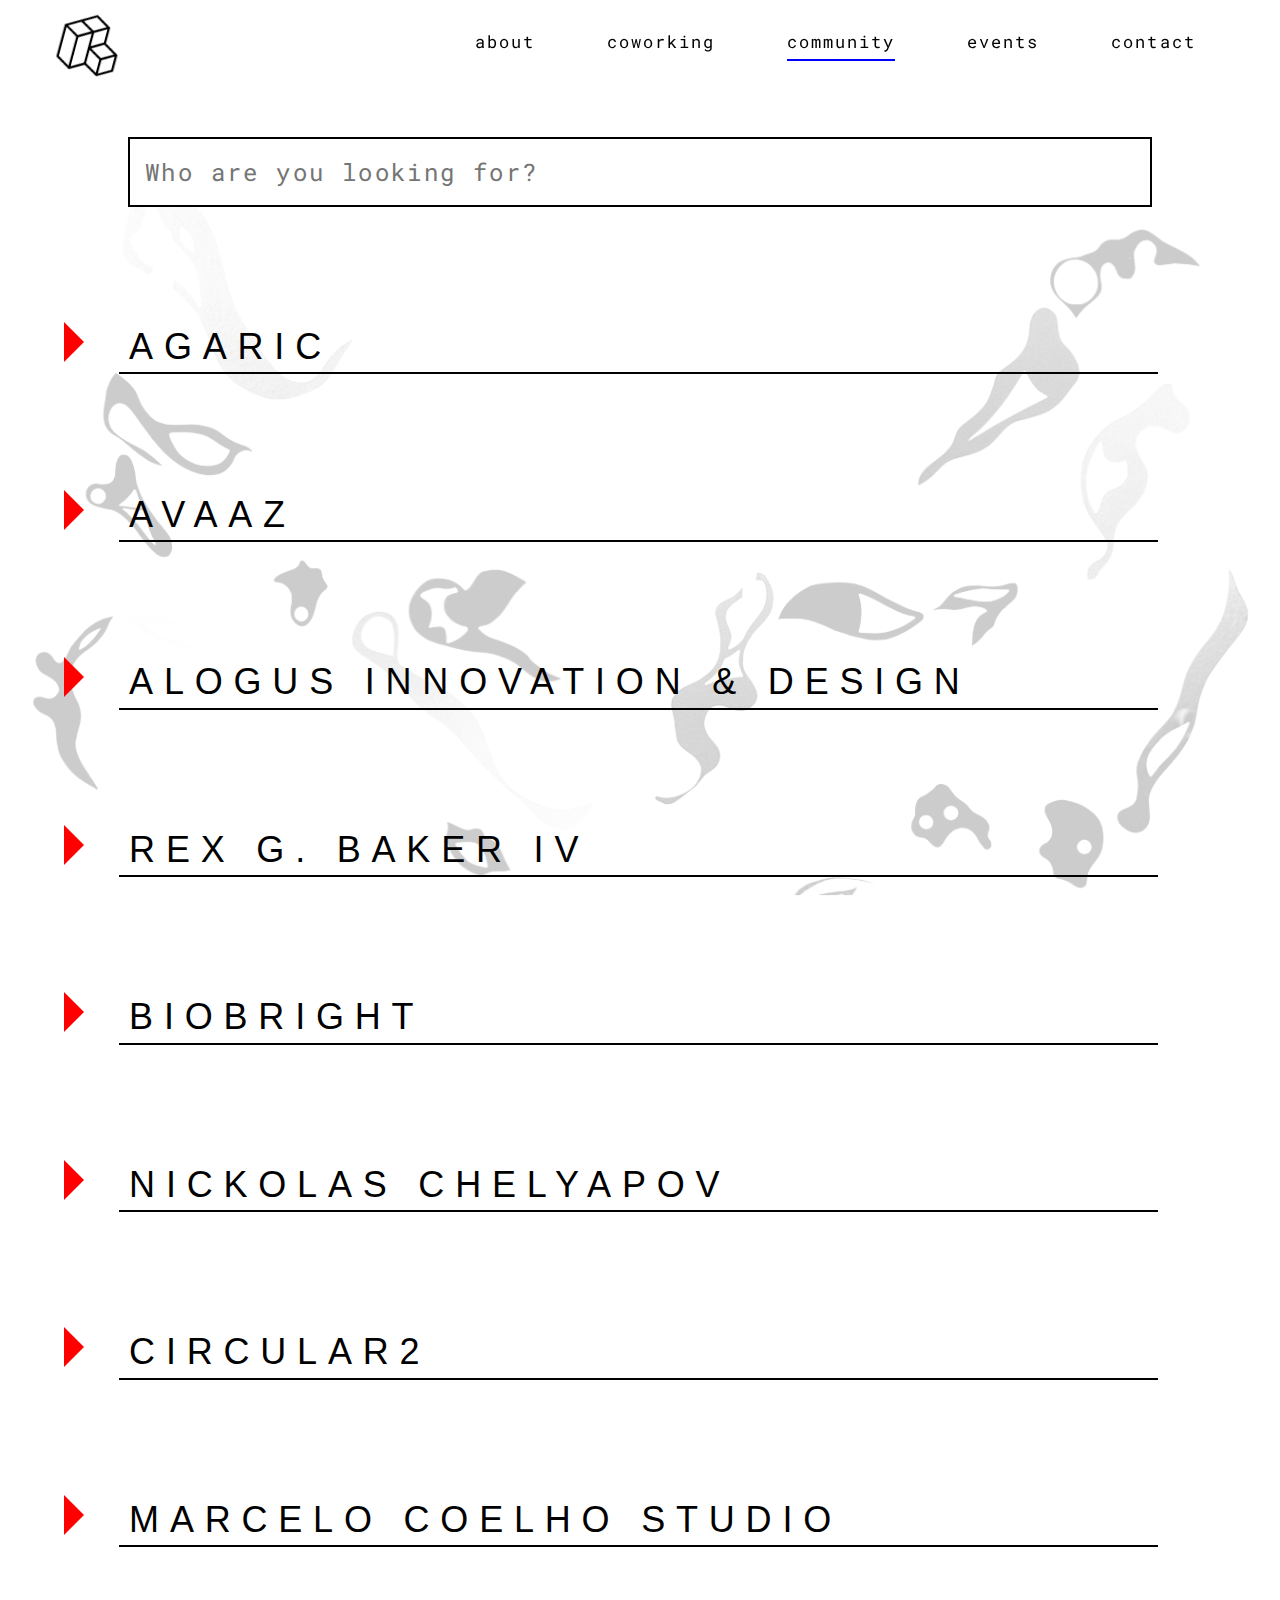
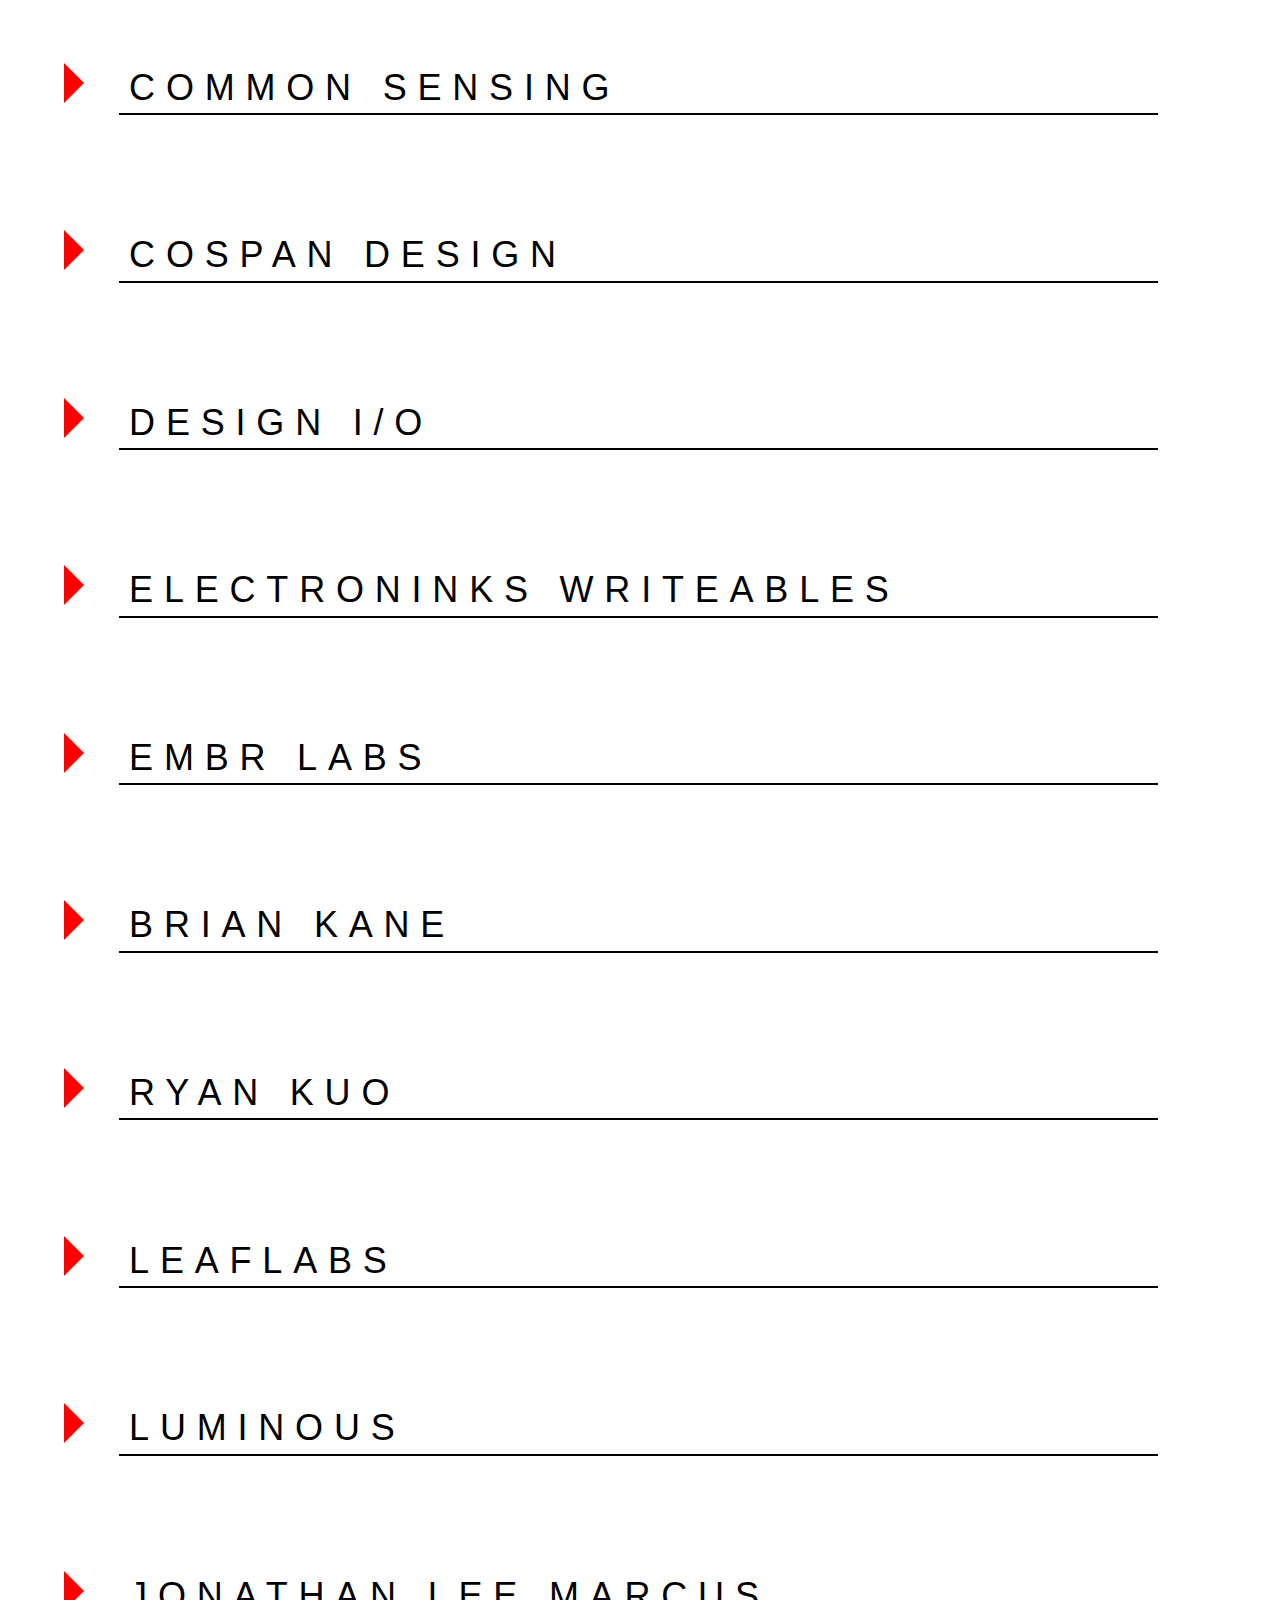
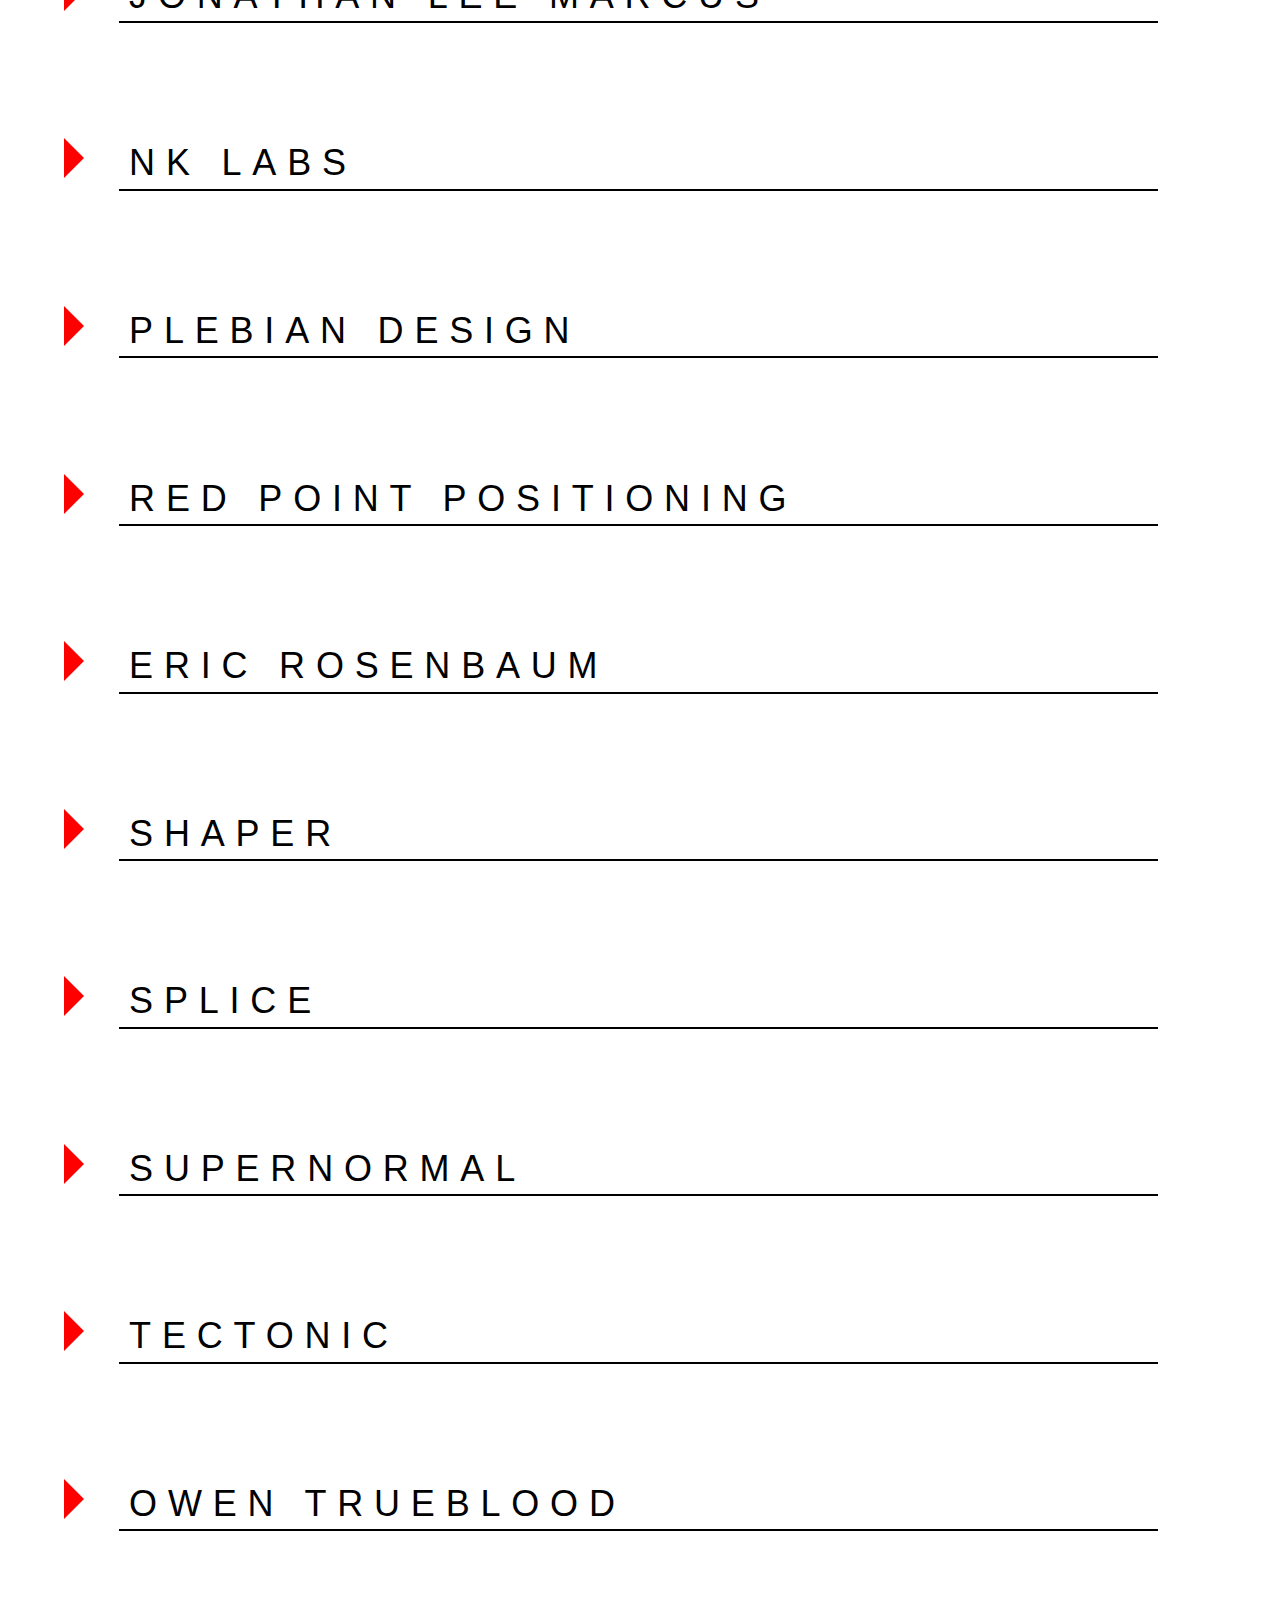
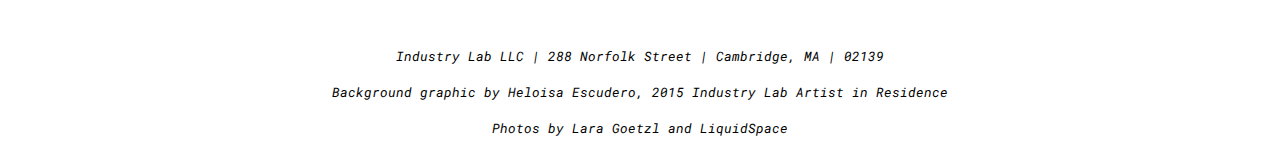
==== community.html @ 0cb7f8ef "added community page with working sieve searchbar" ====
<!DOCTYPE html>
<html lang="en">
<head>
	<meta name="viewport" content="initial-scale=1">
	<meta charset="utf-8">
	<meta name="description" content="Industry Lab">
	<meta name="keywords" content="coworking, events, art">
	
	<title>Industry Lab</title>

	<!-- external CSS link -->
	<link href="https://fonts.googleapis.com/css?family=Roboto+Mono:400,400i,700,700i" rel="stylesheet">
	<link rel="stylesheet" href="css/lightbox.css">
	<link rel="stylesheet" href="css/normalize.css">
	<link rel="stylesheet" href="css/style.css">


	<script src="https://code.jquery.com/jquery-3.1.1.min.js"></script>
	<script type="text/javascript" src="js/main.js"></script>
</head>

<body id="bodyHome">

	<section id="containerCoworking" class="layer">

	<section id="coworkingHeader">
		<div class="condensedNav clearfix homeCondensedNav"><h5>ME<br>NU</h5></div>
			<nav class="horizontalNav" id="externalNav">
				<ul>
					  <a class="mobile-menu-toggle js-toggle-menu hamburger-menu" href="#">
    					<span class="menu-item"></span>
    					<span class="menu-item"></span>
    					<span class="menu-item"></span>
 					 </a>
					<div id="mobileNav">
						<a id="mobileNavAbout" href="index.html">ABOUT</a>
						<a id="mobileNavCoworking" href="index.html">COWORKING</a>
						<a id="mobilenavCommunity" href="community.html">COMMUNITY</a>
						<a id="mobileNavEvents" href="events.html">EVENTS</a>
						<a id="mobileNavContact" href="index.html">CONTACT</a>		
					</div>
					
						<li><a id="navContact" href="index.html#contactLogo">CONTACT</a></li>
						<li><a id="navEvents" href="events.html">EVENTS</a></li>
						<li><a id="navCommunity" class="activeNav">COMMUNITY</a></li>
						<li><a id="navCoworking" href="index.html#coworkingLogo">COWORKING</a></li>
						<li><a id="navAbout" href="index.html">ABOUT</a></li>
						<a href="index.html"><img class="logoHome" id="aboutLogo" src="images/IL.svg" alt="Industry Lab Logo"></a>

				</ul>
			</nav>

			
		</div> 	
	</section> 


		<section id="alphaDirectory" class="clearfix">
			<div class="letters" id="a">A
				<a href="#agaric"><div class="directoryBox"></div></a>
				<a href="#alogus"><div class="directoryBox"></div></a>
				<a href="#avaaz"><div class="directoryBox"></div></a>
			</div>

			<div class="letters" id="b">B
				<a href="#baker"><div class="directoryBox"></div></a>
				<a href="#biobright"><div class="directoryBox"></div></a>
			</div>

			<div class="letters" id="c">C
				<a href="#chelyapov"><div class="directoryBox"></div></a>
				<a href="#circular2"><div class="directoryBox"></div></a>
				<a href="#marcelo"><div class="directoryBox"></div></a>
				<a href="#commonSensing"><div class="directoryBox"></div></a>
				<a href="#cospan"><div class="directoryBox"></div></a>
			</div>

			<div class="letters" id="d">D
				<a href="#designIo"><div class="directoryBox"></div></a>
			</div>

			<div class="letters" id="e">E
				<a href="#electroninks"><div class="directoryBox"></div></a>
				<a href="#embr"><div class="directoryBox"></div></a>
			</div>

			<div class="letters" id="f">F
				<div class="directoryBox hiddenBox"></div>
			</div>
			<div class="letters" id="g">G
				<div class="directoryBox hiddenBox"></div>
			</div>
			<div class="letters" id="h">H
				<div class="directoryBox hiddenBox"></div>
			</div>
			<div class="letters"  id="i">I
				<div class="directoryBox hiddenBox"></div>
			</div>
			<div class="letters"  id="j">J
				<div class="directoryBox hiddenBox"></div>
			</div>

			<div class="letters"  id="k">K
				<a href="#kane"><div class="directoryBox"></div></a>
				<a href="#kuo"><div class="directoryBox"></div></a>
			</div>

			<div class="letters"  id="l">L
				<a href="#leaflabs"><div class="directoryBox"></div></a>
				<a href="#luminous"><div class="directoryBox"></div></a>
			</div>

			<div class="letters"  id="m">M
				<a href="#marcus"><div class="directoryBox"></div></a>
			</div>

			<div class="letters"  id="n">N
				<a href="#nk"><div class="directoryBox"></div></a>
			</div>

			<div class="letters"  id="o">O
				<div class="directoryBox hiddenBox"></div>
			</div>

			<div class="letters"  id="p">P
				<a href="#plebian"><div class="directoryBox"></div></a>
			</div>

			<div class="letters"  id="q">Q
				<div class="directoryBox hiddenBox"></div>
			</div>

			<div class="letters"  id="r">R
				<a href="#redPoint"><div class="directoryBox"></div></a>
				<a href="#rosenbaum"><div class="directoryBox"></div></a>
			</div>

			<div class="letters"  id="s">S
				<a href="#shaper"><div class="directoryBox"></div></a>
				<a href="#splice"><div class="directoryBox"></div></a>
				<a href="#supernormal"><div class="directoryBox"></div></a>
			</div>

			<div class="letters"  id="t">T
				<a href="#tectonic"><div class="directoryBox"></div></a>
				<a href="#trueblood"><div class="directoryBox"></div></a>
			</div>

			<div class="letters hiddenLetters" id="v">V
				<div class="directoryBox hiddenBox"></div>
			</div>

			<div class="letters hiddenLetters" id="w">W
				<div class="directoryBox hiddenBox"></div>
			</div>
			<div class="letters hiddenLetters" id="x">X
				<div class="directoryBox hiddenBox"></div>
			</div>
			<div class="letters hiddenLetters" id="y">Y
				<div class="directoryBox hiddenBox"></div>
			</div>
			<div class="letters hiddenLetters" id="z">Z
				<div class="directoryBox hiddenBox"></div>
			</div>
		</section>

		<section id="nameDirectory" class="sieve">

			<div id="agaric" class="nameColumn">
				<span class="arrow-right"></span>
				<h2><a href="http://agaric.com/" target="_blank">AGARIC</a></h2>
				<p>Agaric is a web development collective eager to understand where you want to go with your web presence and to apply our knowledge and skills to get you there. Our goal is to give you power over your web sites and online technology. Because we are a worker cooperative, every person you interact with at Agaric is an owner of the company. We host events at Industry Lab to encourage the formation of worker-owned businesses.</p>
				<p><a href="#alphaDirectory">back to top</a></p>
			</div>

			<div id="avaaz" class="nameColumn">
				<span class="arrow-right"></span>
				<h2><a href="https://secure.avaaz.org/en/" target="_blank">AVAAZ</a></h2>
				<p>Rewan Al-Haddad is a campaigner at Avaaz - a global civic movement that mobilizes people to take action on issues they care about. Specifically, she oversees campaigns in the Arab world, and sometimes dabbles in online fundraising. Originally from Iraq, she moved to Cambridge for college and loved it so much, she stayed. If she's not at IL, she's either roaming around Inman Square, or in her backyard pretending to play guitar. She's active on twitter.</p>
				<p><a href="#alphaDirectory">back to top</a></p>
			</div>

			<div id="alogus" class="nameColumn">
				<span class="arrow-right"></span>
				<h2><a href="http://www.alogusinnovation.com/" target="_blank">ALOGUS INNOVATION &amp; DESIGN</a></h2>
				<p>Alogus Innovation &amp; Design specializes in the physical development of ideas from early concept to final production and documentation. Through prototype and beta testing, they work closely with their clients to ensure the original goals and ideals remain central to the overall design. Alogus embraces a form of creative collaboration that incorporates aspects of individual personality, modern technology and overall consumer experience. They take pride in the partnerships that they create.</p>
				<p><a href="#alphaDirectory">back to top</a></p>
			</div>

			<div id="baker" class="nameColumn">
				<span class="arrow-right"></span>
				<h2><a href="http://www.rexbaker.com/" target="_blank">REX G. BAKER IV</a></h2>
				<p>Rex G. Baker IV is an attorney serving creative entrepreneurs and small businesses. Prior to moving to Massachusetts, he worked for several years at a large Houston firm, focusing on mergers and acquisitions in the energy industry. Rex's practice areas include commercial contract drafting and negotiation, commercial finance, purchases and sales of existing businesses, entity formation and governance, and many other issues affecting small businesses.</p>
				<p><a href="#alphaDirectory">back to top</a></p>
			</div>

			<div id="biobright" class="nameColumn">
				<span class="arrow-right"></span>
				<h2><a href="https://biobright.org/" target="_blank">BIOBRIGHT</a></h2>
				<p>BioBright is bringing the biology lab into the digital age They are developing a smart lab that enhances the scientific workflow and enables researchers to compare what should have happened with what actually happened in an experiment.</p>
				<p><a href="#alphaDirectory">back to top</a></p>
			</div>

			<div id="chelyapov" class="nameColumn">
				<span class="arrow-right"></span>
				<h2><a href="http://www.curioussoundobjects.com/" target="_blank">NICKOLAS CHELYAPOV</a></h2>
				<p>Nickolas Chelyapov is a freelance Interactive Art Director and Graphic Designer.</p>
				<p><a href="#alphaDirectory">back to top</a></p>
			</div>

			<div id="circular2" class="nameColumn">
				<span class="arrow-right"></span>
				<h2><a href="http://www.circular2.com/" target="_blank">CIRCULAR2</a></h2>
				<p>Circular2 is working on low-cost surface sensing technology that enables novel gestural interfaces on everyday devices.</p>
				<p><a href="#alphaDirectory">back to top</a></p>
			</div>

			<div id="marcelo" class="nameColumn">
				<span class="arrow-right"></span>
				<h2><a href="http://www.cmarcelo.com/" target="_blank">MARCELO COELHO STUDIO</a></h2>
				<p>Marcelo Coelho's work explores how physical and computational materials can be used to create new human experiences. Originally from Sao Paulo, Brazil, Marcelo holds a BFA in Computation Arts, with highest honors, from Concordia University in Montreal, and a PhD from the Fluid Interfaces Group at the MIT Media Lab.</p>
				<p><a href="#alphaDirectory">back to top</a></p>
			</div>

			<div id="commonSensing" class="nameColumn">
				<span class="arrow-right"></span>
				<h2><a href="http://common-sensing.com/" target="_blank">COMMON SENSING</a></h2>
				<p>Common Sensing is making medical devices that empower patients with smart data to promote self-awareness, education, and social engagement. The first product in development provides a breakthrough solution for diabetes self-management that allows patients to better control use of injectable medicine. Common Sensing was founded in 2012 by MIT graduates Richard Whalley &amp; James White. For inquiries, contact team@common-sensing.com.</p>
				<p><a href="#alphaDirectory">back to top</a></p>
			</div>

			<div id="cospan" class="nameColumn">
				<span class="arrow-right"></span>
				<h2><a href="http://www.cospandesign.com/" target="_blank">COSPAN DESIGN</a></h2>
				<p>Cospan Design develops hardware and software for hobbyists, engineers and researchers. Our primary focus is on FPGA based development platforms for various design goals including: high speed data acquisition, data processing and general hardware prototyping.</p>
				<p><a href="#alphaDirectory">back to top</a></p>
			</div>

			<div id="designIo" class="nameColumn">
				<span class="arrow-right"></span>
				<h2><a href="http://design-io.com/" target="_blank">DESIGN I/O</a></h2>
				<p>Design I/O is a creative studio specializing in the design and development of cutting edge, immersive, interactive installations. Design I/O develops installations for events, galleries, museums, exhibitions and public space and specializes in creating engaging, meaningful interaction with the public.</p>
				<p><a href="#alphaDirectory">back to top</a></p>
			</div>

			<div id="electroninks" class="nameColumn">
				<span class="arrow-right"></span>
				<h2><a href="http://www.electroninks.com/" target="_blank">ELECTRONINKS WRITEABLES</a></h2>
				<p>Electroninks Writeables is a small electronics and materials company that got its start in Urbana, IL. Our cornerstone product, Circuit Scribe, is a silver conductive ink pen that is used for drawing circuits on paper. A library of magnetic circuit modules including LEDs, motors, switches, and sensors bring circuit projects to life. Circuit Scribe’s main applications are in circuit prototyping, education, and electronic art. Our goal is to develop tools that make circuit creation intuitive, accessible, and fun for all ages.</p>
				<p><a href="#alphaDirectory">back to top</a></p>
			</div>

			<div id="embr" class="nameColumn">
				<span class="arrow-right"></span>
				<h2><a href="http://www.embrlabs.com/" target="_blank">EMBR LABS</a></h2>
				<p>At embr labs we are driven by a shared belief in the importance of connecting mind, body and environment. We believe thermal is personal, and we are on a mission to return temperature control to where it matters: the individual. Our first product, Wristify, is a personal, intelligent, heating and cooling bracelet that can cool when you’re warm, heat when you’re cool, and interface with our growing world of connected devices. Using our patent-pending technology, we're working hard to make jewelry that actually does something. In fact, we hope it will change how the world thinks about personal comfort.</p>
				<p><a href="#alphaDirectory">back to top</a></p>
			</div>

			<div id="kane" class="nameColumn">
				<span class="arrow-right"></span>
				<h2><a href="http://briankane.net/" target="_blank">BRIAN KANE</a></h2>
				<p>Brian Kane was born in Worcester, Massachusetts in 1965 and currently lives and works in Cambridge, MA. He received a BFA in Painting from RISD in 1987, where he also teaches. His sculpture, interactive, and video work has shown in many museum and gallery exhibitions, and Kane’s pioneering real time video sampling techniques was influential to a generation of media artists. He was a founding member of the video art group EBN, and a primary collaborator with RadioValve.com and Amorphic Robot Works.</p>

				<p>Recent exhibitions and festivals include Nuit Blanche (Toronto), MACBA (Barcelona), HDADD+ (MFA Boston), #11.Art (Museo Nacional do Complexo Cultural da Republica, Brazil), Memery (MASS MoCA), People in Space (Shanghai World Expo), Late at Tate (Tate Britain), Big Chill (U.K.), MediaLive (Boulder MoCA), and a 2010 solo show at Murphy and Dine, New York, NY. His latest work "Healing Tool" is a disappearing billboard, and can be see here.</p>
				<p><a href="#alphaDirectory">back to top</a></p>
			</div>

			<div id="kuo" class="nameColumn">
				<span class="arrow-right"></span>
				<h2><a href="http://rkuo.net/" target="_blank">RYAN KUO</a></h2>
				<p>Ryan Kuo is an artist who expends his agency on reflexive systems and acts of non-knowledge. His works range from loud things on big screens to tiny words written on little cards, but tend to utilize virtual space, digital video, and anomalous sounds. Ryan completed a thesis at MIT’s graduate program in Art, Culture and Technology in 2014. His recent interests include spirals and sequencers, both questions that lead to questions that… In another bio, Ryan is a freelance writer and editor currently building technical documentation for a corporate client.</p>
				<p><a href="#alphaDirectory">back to top</a></p>
			</div>

			<div id="leaflabs" class="nameColumn">
				<span class="arrow-right"></span>
				<h2><a href="http://www.leaflabs.com/" target="_blank">LEAFLABS</a></h2>
				<p>LeafLabs designs powerful physical computing devices for control and communication among smart machines (including humans!). We work with scientists, entrepreneurs, artists, and enthusiasts to implement beautiful ideas as quickly and elegantly as possible.</p>
				<p><a href="#alphaDirectory">back to top</a></p>
			</div>

			<div id="luminous" class="nameColumn">
				<span class="arrow-right"></span>
				<h2><a href="http://www.luminouseffect.com/" target="_blank">LUMINOUS</a></h2>
				<p>Luminous provides strategy consulting and facilitation to the leadership teams of corporates and non-profits all over the world. Based on the belief that people-centered organizations perform better, Luminous focuses on engaging customers and employees, bringing greater clarity and meaning to strategy, galvanizing teams and mobilizing them for action.</p>
				<p><a href="#alphaDirectory">back to top</a></p>
			</div>

			<div id="marcus" class="nameColumn">
				<span class="arrow-right"></span>
				<h2><a href="#" target="_blank">JONATHAN LEE MARCUS</a></h2>
				<p>Jonathan is extremely lucky. He says yes to anything new and habitually questions everything, insatiable for insights. In between epic food comas and napping through parties, he finds himself rock climbing, making stickers, and cobbling together a mobile privacy and security startup, making the tools of privacy more accessible and ubiquitous. Jonathan has gone to med school, taught graduate time-based media arts programming courses, sold lots of fancy cheese, and worked as a sailor on a 200 year-old tall ship that fought in the war of 1812. He'd like to teach emotional literacy, caring mindfulness, and compassion to all the world's children. Last year Jonathan found out that getting struck by lightning hurts, A LOT.</p>
				<p><a href="#alphaDirectory">back to top</a></p>
			</div>

			<div id="nk" class="nameColumn">
				<span class="arrow-right"></span>
				<h2><a href="http://www.nklabs.com/" target="_blank">NK LABS</a></h2>
				<p>NK Labs is an engineering company. We invent creative solutions to challenging technical problems, and develop them concept to prototype. NK Labs specializes in consumer electronics, scientific instrumentation, autonomous vehicles, and desktop fabrication.</p>
				<p><a href="#alphaDirectory">back to top</a></p>
			</div>

			<div id="plebian" class="nameColumn"> 
				<span class="arrow-right"></span>
				<h2><a href="http://bea.st/" target="_blank">PLEBIAN DESIGN</a></h2>
				<p>Jeff Lieberman explores the connections between the arts, sciences, education, creativity, and consciousness. He hosted 'Time Warp' on the Discovery Channel, reminding us how little our senses detect and understand about reality. He composes music in the duo Knolls. He shows sculptures internationally, exploring our unseen interconnectedness and interdependence. Having finished four degrees at MIT (Physics, Math, Mech. Eng., Media Arts + Sciences), he is exploring how the evolution of consciousness can cease human suffering.</p>
				<p><a href="#alphaDirectory">back to top</a></p>
			</div>

			<div id="redPoint" class="nameColumn">
				<span class="arrow-right"></span>
				<h2><a href="redpointpositioning.com" target="_blank">RED POINT POSITIONING</a></h2>
				<p>Red Point Positioning was conceived by a team of veterans in the wireless industry, and built by experts in ultra-wideband localization technology, RPP’s real-time location services (RTLS) platform delivers centimeter resolution positions for the things you care about. From warehouses to office parks, flexible deployment scenarios, low hardware cost, and an open API enable easy integration with your existing infrastructure. Enterprise or entrepreneur, track, navigate, and never again wonder Where.</p>
				<p><a href="#alphaDirectory">back to top</a></p>
			</div>

			<div id="rosenbaum" class="nameColumn">
				<span class="arrow-right"></span>
				<h2><a href="http://web.media.mit.edu/~ericr/" target="_blank">ERIC ROSENBAUM</a></h2>
				<p>Eric Rosenbaum wants to amplify your imagination. As a freelance creative technologist, he combines his love for music, improvisation, making, and learning to invent new technologies for playful creation. He recently completed his PhD at MIT Media Lab’s Lifelong Kindergarten group, with a dissertation called “Explorations in Musical Tinkering.” His projects have included the Makey Makey invention kit (co-invented with Jay Silver), the Singing Fingers app for finger painting with sound, Glowdoodle software for painting with light, and the BeetleBlocks visual programming environment for 3D design and fabrication.</p>
				<p><a href="#alphaDirectory">back to top</a></p>
			</div>

			<div id="shaper" class="nameColumn">
				<span class="arrow-right"></span>
				<h2><a href="https://shapertools.com/" target="_blank">SHAPER</a></h2>
				<p>Shaper is developing a revolutionary line of computer-augmented power tools, starting with a handheld CNC router. Our mission is to improve the way that craftspeople design, build, and connect with each other.</p>
				<p><a href="#alphaDirectory">back to top</a></p>
			</div>

			<div id="splice" class="nameColumn"> 
				<span class="arrow-right"></span>
				<h2><a href="splicelab.org" target="_blank">SPLICE</a></h2>
				<p>Splice is a platform for collaboration founded by Chris Ryan and Nathan Fash. From architecture and construction to research and strategy Splice builds lean interdisciplinary teams to execute projects skillfully and efficiently with a distinct focus on progressive thinking and identifying the unique qualities in every opportunity.</p>
				<p><a href="#alphaDirectory">back to top</a></p>
			</div>

			<div id="supernormal" class="nameColumn">
				<span class="arrow-right"></span>
				<h2><a href="https://www.supernormal.io/" target="_blank">SUPERNORMAL</a></h2>
				<p>Supernormal is an urban research and design group created to improve the translation of granular urban and real estate data into intelligent design, development and planning outcomes. Founders Elizabeth Christoforetti and Will Cohen work broadly across scales to create scalable design and planning prototypes for the urban environment. In addition to her work at Supernormal, Elizabeth serves as a researcher in the Social Computing Group at the MIT Media Lab, where her collaborative work on the Big Data for Small Places study recently won a Knight Foundation Prototype Grant.</p>
				<p><a href="#alphaDirectory">back to top</a></p>
			</div>

			<div id="tectonic" class="nameColumn">
				<span class="arrow-right"></span>
				<h2><a href="http://gotectonic.com/" target="_blank">TECTONIC</a></h2>
				<p>Tectonic is an experience design studio based in Seattle with an office here at Industry Lab in Cambridge. Our focus is on product envisioning at the intersection of UX, visual, and motion design. We love designing for big systems, collaborating on ambitious projects, and clarifying the complex for next-gen digital experiences. Interest piqued? Get in touch with Creative Director Benjamin Shown at ben@gotectonic.com.</p>
				<p><a href="#alphaDirectory">back to top</a></p>
			</div>

			<div id="trueblood" class="nameColumn">
				<span class="arrow-right"></span>
				<h2><a href="http://owentrueblood.me/" target="_blank">OWEN TRUEBLOOD</a></h2>
				<p>Owen Trueblood tries to build pretty machines which do interesting things and help speed human convergence to immortal nuclear computer-goo. And he does freelance work too.</p>
				<p><a href="#alphaDirectory">back to top</a></p>
			</div>

		</section>





		<footer class="clearfix">
			<h4>Industry Lab LLC | 288 Norfolk Street | Cambridge, MA | 02139</h4>
			<h4>Background graphic by Heloisa Escudero, 2015 Industry Lab Artist in Residence</h4>
			<h4>Photos by Lara Goetzl and LiquidSpace</h4>
		</footer>
		</section> 
	</div><!-- #container --> 
		
	<script src="js/jquery.sieve.min.js"></script>
				
</body>
</html>
---- css/style.css ----
/* 
Project Name: IL Site -- REVISION 1
Client: Industry Lab
Author: Anna Cataldo
*/





/******************************************
/* SETUP                   
/*******************************************/

/* Box Model Hack */
* {
 -moz-box-sizing: border-box; /* Firexfox */
 -webkit-box-sizing: border-box; /* Safari/Chrome/iOS/Android */
 box-sizing: border-box; /* IE */
}

/* Clear fix hack */
.clearfix:after {
 content: ".";
 display: block;
 clear: both;
 visibility: hidden;
 line-height: 0;
 height: 0;
}

.clear {
	clear: both;
}

.alignright {
	float: right; 
	padding: 0 0 10px 10px; /* note the padding around a right floated image */
}

.alignleft {
	float: left; 
	padding: 0 10px 10px 0; /* note the padding around a left floated image */
}

/******************************************
/* BASE STYLES                   
/*******************************************/

body {
 color: #000;
 font-size: 12px;
 line-height: 1.4;
 font-family: Helvetica;
 font-family: 'Roboto Mono', monospace;
 overflow: auto;
}

/******************************************
/* UNIVERSAL               
/*******************************************/

/* Center the container */
#container {
	width: 100%;
	margin: auto;
}

h1, h2, h3 {
  font-family:Helvetica;
}

a {
 text-decoration: none;
 /*   color: blue;*/
 color:white;
 cursor: pointer;
}

li {
 float: right;
 margin: 2%;
 padding: 1%;
 font-size: 1.3em;
 letter-spacing: .3em;
}

.activeNav {
  border-bottom: 2px solid blue;
  padding-bottom: 5%;

}
button:hover {
  background-color: blue;
  color: white;
}

button {
  text-decoration: none;
  font-size: 1.3em;
  letter-spacing: .3em;
  color: blue;
  background-color: white;
  border: 2px solid blue;
  padding: 1%;
  margin: 2%;
}

p {
  font-family:"Roboto Mono";
}

#eventsLogo, #logoHomeCoworking, #contactLogo{
  visibility: hidden;
  height:0;
  margin-top:5%;
}


.dropNav {
  font-family: Helvetica;
  text-transform: lowercase;
  background: black;
  color: white;
  width: 50%;
  height: 100%;
  position: fixed;
  right: 0;
  z-index: 1;
  transition: .8s;
  transition-delay: none;
}

.dropNavHome {
  position:absolute;
  margin-top:0;
}

.dropNav ul{
  padding:0;
}

.dropNav li, .drovNav a {
  float: none;
  font-size: 3em;
  color:white;
  border:none;
  margin:7% 10%;
}

.dropNav li:hover{
  border-bottom: 2px solid blue;
}

nav li:hover {
  font-style: italic;
}

.dropNav .condensedNav {
  text-transform: uppercase;
  border: 3px solid white;
  margin-top: 6%;
  margin-left:78%;

}

#containerArts .dropNav .condensedNav, #coworkingHeader .dropNav .condensedNav, #eventsHeader .dropNav .condensedNav {
  margin-left:78%;

}

.dropNav .condensedNav:hover{
  color: black;
  background-color:white;
  border: 2px solid black;
}


.condensedNav{
  font-family: Helvetica;
  width: 65px;
  height: 60px;
  margin: 3% 0%;
  padding: 10px;
  border: 3px solid black;
  letter-spacing: .9em;
  font-size: 1.3em;
  font-weight: bold;
  float: left;
  margin-left: 74%;
  display:block;
}

.condensedNav h5{
  margin: 0;
  font-size: 1em;
}

.condensedNav:hover {
  color: white;
  background: black;
  border: 3px solid black;
}

.homeCondensedNav{
  visibility: hidden;
}

#mobileNav {
   background-color: #222222;
  display: none;
  list-style: none;
  margin: 0;
  padding: 0;
  position: absolute;
  top: 100px;
  width: 105%;
  left:0;
  height:100vh;
}

#mobileNav a {
  color: white;
  display: block;
  padding: 7% 0;
  text-align: center;
  font-size:2.2em;
  letter-spacing:.2em;
  border-bottom:4px dashed #222222;
  text-decoration: none;
  -webkit-transition: all 0.3s ease-in-out;
  transition: all 0.3s ease-in-out;
}

#mobileNav a:hover {
  border-bottom:4px solid blue;
  font-style:italic;

  transform:translateX(20px);
  transition:all .3s ease;
}

.hamburger-menu {
  display: none;
  height: 100px;
  padding: 35px 25px;
  -webkit-transition: all 0.3s ease-in-out;
  transition: all 0.3s ease-in-out;
}
.hamburger-menu:hover {
  cursor: pointer;
}
.hamburger-menu .menu-item {
  background: black;
  display: block;
  height: 3px;
  margin: 0 0 10px;
  -webkit-transition: all 0.3s ease-in-out;
  transition: all 0.3s ease-in-out;
  width: 40px;
}
.hamburger-menu.open .menu-item {
  margin: 0 0 5px;
}
.hamburger-menu.open .menu-item:first-child {
  -webkit-transform: rotate(45deg);
          transform: rotate(45deg);
  -webkit-transform-origin: 10px;
          transform-origin: 10px;
}
.hamburger-menu.open .menu-item:nth-child(2) {
  opacity: 0;
}
.hamburger-menu.open .menu-item:nth-child(3) {
  -webkit-transform: rotate(-45deg);
          transform: rotate(-45deg);
  -webkit-transform-origin: 8px;
          transform-origin: 8px;
}



.mobileNavOpen {
  visibility:visible;
}

.hiddenNav{
  right: -100%;
  transition: 1s;
  transition-delay: .1s;

}

.logoHome {
  transition: all .2s ease;
  float: left;
  width: 15%;
  margin-top:-3%;
  margin-left:-2.5%;
}

.logoHome:hover {
  transform:scale(1.2) rotate(15deg);
  transition: all .2s ease;
}

.underline {
  background-image: url("../images/curve.svg");
  background-position: -.4em .8em;
  background-size: 160% 50%;
  background-repeat: repeat-x;
  padding-bottom: 1.3em;
  color:black
}

.underline:hover, .underline:focus {
 animation: underline none 3.5s linear infinite;
 color:black;
}

@keyframes underline {
 0% {background-position: -.4em .8em}
 100%{background-position: -240px .8em}
}

#underlineEvents {
 background-size: 270% 50%;
}

#underlineCowork{
 background-size: 150% 50%;
}

#underlineAir {
  background-size: 200% 50%;
}




/******************************************
/* HOME              
/*******************************************/


#bodyHome {
  background-image: url("../images/heloisa.png");
  background-size:100%;
  background-attachment:fixed;
}

#svgTrace {
  overflow:hidden;
  height:100vh;

}

svg {
  margin: -40%;
  transform:scale(.8);

}

.path {
  stroke-dasharray: 1000;
  stroke-dashoffset: 1000;
  animation: dash 1.5s ease-in forwards;
  stroke-width:3px;
  stroke-linecap: round;
  stroke-linejoin:round;
}

@keyframes dash {
  to {
    stroke-dashoffset: 0;
  }
}


#aboutImage {
  width:43%;
  overflow:hidden;
  height: 75vh;
  margin: 0 auto;
  box-shadow: 15px 14px 0 0 rgba(0,0,255,.6);

}


#game{
  width:100%;
  filter: grayscale();
  transition: all .3s ease;
}

#game:hover {
 /* filter: none;*/
  transform:scale(1.08);
  transition: all .3s ease;
}


/******************************************
/* COWORKING                
/*******************************************/

.horizontalNav {
  position:fixed;
  top:0;
  right:10px;
  height:100px; 
  width:100%;
  z-index:9999;
  background-color:rgba(255,255,255,.7);
  display: none;
  font-family:'Roboto Mono';
  text-transform:lowercase;
  padding: .5% 3% 0 0;
}

#externalNav {
  display:inline-block;
}

.horizontalNav li {
  padding-top:0;
  margin-top:1%;
}

.horizontalNav li a {
color:black;
letter-spacing: .12em;
transition: all .05s ease;
}

.horizontalNav li:hover {
 font-style:normal;
}

.horizontalNav li a:hover {
  color:grey
  letter-spacing: .13em;
  border-bottom: 2px dashed blue;
  padding-bottom: 5%;
  transition: all .05s ease;
}

.coworkingAbout {
  height:100vh;
}

.layer {
  background-color: rgba(255,255,255, 0.8);
  bottom:0;
}

#containerCoworking h1 {
  font-size: 4em;
  letter-spacing: .3em;
  text-align: center;
  margin-top: 0;
}

#aboutSectionEntry {
  color:black;
  height:100vh;
}

#aboutSectionEntry a:hover {
  font-style:italic;
  letter-spacing: .013em;
}


.coworkingAbout {
  width: 90%;
  margin: 0 auto;
  margin-bottom:5%;
  height:85vh;
}

.coworkingAbout h2{
  font-size: 2.5em;
  letter-spacing: .5em;
  margin:-5%;
}

#membershipLabel {
  width: 85%;
}



.coworkingAbout p, .coworkingAbout h3{
  /*font-size: 2.2em;*/
  font-size:1.5em;
 /* width: 70%;*/
  padding-bottom: 3%;
  font-family:"Roboto Mono";
  line-height: 1.8em;
  margin: 0 auto;
  /*float:right;*/
  /*margin-top:-1%;*/
  padding-top:42%;

}


.coworkingAbout #aboutSectionEntry p{
  width:50%;
  float:left;
  font-size:2.4em;
  padding-bottom:3%;
  border-bottom: 6px dashed rgba(0,0,0,.4);
  line-height:1.8em;
  padding-top:0;
  height:75vh;
}

#coworkingBody p {
  padding:2%;
  margin-top:20%;
  background-color:white;
  box-shadow: 15px 14px 0 0 rgba(0,0,255,.6);
}

#app {
  color:white;
  background-color:rgba(0,0,255,.6);
  padding: 1%;
  font-size:2em;
  letter-spacing:.2em;
  transition: all .15s ease;
}

#app:hover {
  background-color:rgb(81,65,255);
  transition:all .15s ease;
  border-radius:50%;
  padding:8.5% 2%;
}


  #mobileCoworkingSectionEntry, #mobileCoworkingSectionEntryTwo {
    display:none;
    margin-top:0 !important;
    box-shadow:none !important;
    background-color: rgba(0,0,0,0) !important;
  }

.aboutSections {
  float:left;
  margin: 5% auto;
  margin-bottom:0;
}

.join {
  width: 20%;
}

#homeContactLink {
  width: 20%;
  height: 30px;
  background:rgba(0,0,255,.6);
  color:white;
  padding:1.5%;
}

#space {
  width:56%;
  float:left;
  font-size:1.3em;
  overflow-y:hidden;
}

.coworkingAbout #space p {
  line-height:1.7em;
}

#coworkingBody .coworkingAbout p span{
  background-color: rgba(255,255,255,.8);

}

.coworkingImage{
  opacity:0.2;
  transition: all .3s ease;
  width:30%;
  float:right;
  right:5%;
  position:absolute;
  box-shadow: 0 4px 8px 0 rgba(0, 0, 0, 0.2), 0 6px 20px 0 rgba(0, 0, 0, 0.19);
}

#coworkingBody .coworkingAbout {
  background-image:url("../images/2B-grey.jpg");
  background-position: 50%;
  background-size:cover;
  margin:10% auto;
  transition: all .3s ease;
  height: 70vh;
  margin-bottom:0;
}


.coworkingImageHover a {
  color:black;
}


/******************************************
/* COMMUNITY                
/*******************************************/

label input {
  font-size: 2em;
  font-family: "Roboto Mono";
  border: 2px solid black;
  width:80%;
  display:block;
  margin: 0 auto;
}
.arrow-down {
    width: 0; 
  height: 0; 
  border-top: 20px solid transparent;
  border-bottom: 20px solid transparent;
  border-left: 20px solid red;
  float: left;
  margin-right: 4%;
  transform: rotateZ(90deg);
  transition-duration: .3s;
}

.arrow-right:hover {
  transform:scale(1.1) rotate(45deg);
}

.arrow-right {
  width: 0; 
  height: 0; 
  border-top: 20px solid transparent;
  border-bottom: 20px solid transparent;
  border-left: 20px solid red;
  float: left;
  margin-right: 4%;
  transition-duration: .3s;
}
#alphaDirectory {
  width: 93%;
  margin: 0 auto;
  font-family: Helvetica;
  font-size: 2.5em;
  display:none;
}
.directoryBox{
  height: 38px;
  width: 38px;
  background-color: #D3D3D3;
  margin: 5.5px;
  clear:both;
}

.directoryBox:hover{
  background-color: red;
  transition-duration: .2s;
}

.hiddenBox, .hiddenBox:hover {
  background-color: white;
}

.letters{
  text-align: center;
  float:left;
  margin: 4px;

}

.hiddenLetters{
  display: none;
}

#nameDirectory{
  display: block;
  font-family: "Roboto Mono";
  margin: 5%;
}

.nameColumn {

  margin: 10% 5% 10% 0%;
}

#nameDirectory h2 {
  margin-top: 5%;
  margin-left: 5%;
  font-weight: normal;
  font-size: 3em;
  font-family: Helvetica;
  letter-spacing: .3em;
}

#nameDirectory a {
  color: black;
  border-bottom: 2px solid black;
  padding: 0% 1%;
  display: inherit;

}

#nameDirectory a:hover {
  font-style: italic;
}

#nameDirectory p {
  font-size: 1.5em;
  display: none;
}

#nameDirectory p a {
  font-weight: bold;
  float: right;
  border-bottom: none;
  font-family: Helvetica;
  letter-spacing: .2em;
  color: red;
  font-size: 1em;

}

#nameDirectory p a:hover {
  text-transform: uppercase;
  background: white;
  color:red;
}



/******************************************
/* EVENTS                
/*******************************************/
#flyerIcon {
  width:17%;
    transition: all .3s ease;
}

#flyerIcon:hover {
  transform:scale(1.1) rotate(15deg);

}

.eventsFlyerMobile {
  display:none;
  width:90%;
  margin:0 auto;
  clear:both;
}


#containerEvents h1{
  text-align: center;
  font-size: 4em;
  letter-spacing: .3em;
  margin-top:0;
}

.eventListing, .summary {
  margin: 5%;
  border-bottom: 5px dashed blue;
  padding-bottom: 5%;
  width: 40%;
  float:left;
  height:400px;
}

.eventListing p, .description{
  font-size:1.8em;
  font-family:"Roboto Mono";
  line-height:1.5em;
}

.eventTitle{
  font-size: 2.6em;
  letter-spacing: .18em;
  color:black;
}

.eventTitle:hover {
  font-style: italic;
  color:blue;
}

#containerEvents h3, .date {
  font-size: 2em;
  letter-spacing: .17em;
  float:left;
}

#containerEvents h2{
  font-size: .89em;
  letter-spacing: .3em;
  margin-top:0;
}

.eventLink {
  color:blue;
  border-bottom: 2px solid blue;
}

.eventLink:hover{
 font-style: italic;
}


/******************************************
/* CONTACT                
/*******************************************/

#form {
  width: 40%;
  float: left;
  margin: 5%;
  border-top: 5px dashed blue;
  border-left: 5px dashed blue;
  padding: 2% 0 0 5%;
  margin-top:3%;
}

#form h1{
  letter-spacing: .2em;
  text-align:center;
  font-family:Helvetica;
  font-size:2em;
}

input, textarea{
  font-size: 1.1em;
  letter-spacing: .1em;
  width: 100%;
  height: 70px;
  padding: 0px 15px 0px 15px;
  outline: none;
  border: solid 2px;
  border-bottom: none;
  
  transition: all 0.3s ease-in-out;
  -webkit-transition: all 0.3s ease-in-out;
  -moz-transition: all 0.3s ease-in-out;
  -ms-transition: all 0.3s ease-in-out;
}


input:hover, textarea:hover {
  background: rgb(220,220,220);
}

#form textarea {
  height: 190px;
  padding: 15px;
  border: solid 2px;
  font-family: "Roboto Mono";
}

#form input{
  font-family:"Roboto Mono";
}

#submit {
  width: 100%;
  font-size: 1.5em;
  letter-spacing: .2em;
  font-family:"Roboto Mono";
  background-color:white;
  outline:none;
  cursor: pointer;
  border: solid 2px;
  border-top: none;
}

#submit:hover {
  color: white;
  background: blue;
  border: solid 2px black;
  border-top: none;
  font-style: bold;
  font-style: italic;
}

iframe {
  display:none;
}


#contactInfo {
  float: left;
  width: 40%;
  margin: 5%;
  margin-top:4.5%;
  margin-bottom:8%;
  font-size: 1.3em;
  border-right: 5px dashed blue;
  border-bottom: 5px dashed blue;
  padding: 2%;
  padding-bottom:0;

}

#contactInfo h2{
  letter-spacing: .2em;
  margin:0;
  font-size: 1.7em;
  font-family:Helvetica;
}

#contactInfo p{
  margin-top:2%;
  margin-bottom:5%;
  font-family:"Roboto Mono";
  font-size: .9em;
}

#contactInfo #visit{
  margin-bottom:0;
}

#contactInfo a{
  color: blue;
}

#contactInfo a:hover{
  font-style: italic;
}

.social{
  width: 7%;
  margin: 5%;
  margin-left:0;
  transition: all .3s ease;
}

.social:hover{
  transform: rotate(20deg);
  transition: all .3s ease;
  transition-delay:0s;
}



footer {
  clear:both;
  text-align:center;
  font-style:italic;
  font-size:1.1em;
  background:white;
}

footer h4{
  font-weight:normal;
}

/******************************************
/* MEDIA QUERIES               
/*******************************************/

@media(max-width:2400px) and (min-width: 1899px){

  .horizontalNav li {
    font-size:1.8em;
  }

  #mobileCoworkingSectionEntryTwo {
    display:none;
  }
   .coworkingAbout #aboutSectionEntry p {
    font-size:3.7em;
  }
  
   #coworkingBody p{
    width:95%;
    font-size:2.3em;
    margin-top:50vh;
 }

  #coworkingBody  .coworkingAbout {
    height:100vh
  }

  #containerEvents h2 {
    font-size: 1.4em;
  }

  #containerEvents h3, .eventListing p {
    font-size: 2.4em;
  }

  .eventListing {
    height:520px;
  }

  #form input {
    height:90px;
  }
}

@media(max-width:1900px) and (min-width: 1600px){

  .horizontalNav li {
    font-size: 1.6em;
  }

    #coworkingBody  .coworkingAbout {
    height:100vh
  }

 
    .coworkingAbout #aboutSectionEntry p {
    font-size:3.3em;
  }

   #coworkingBody p{
    font-size:2em;
     margin-top:50vh;
     width:95%;
  }

    #mobileCoworkingSectionEntryTwo {
    display:none;
  }

   #containerEvents h2 {
    font-size: 1.4em;
  }

  #containerEvents h3, .eventListing p {
    font-size: 2.2em;
  }

  .eventListing {
    height:520px;
  }

    #form input {
    height:80px;
  }

    .coworkingAbout #aboutSectionEntry p, #aboutImage {
    height:75vh;
  }


}

@media(max-width:1599px) and (min-width:1450px) {

  .horizontalNav li {
    font-size: 1.4em;
  }


    #coworkingBody  .coworkingAbout {
    height:100vh
  }

  .coworkingAbout #aboutSectionEntry p {
    font-size:3.2em;
  }

   #coworkingBody p{
    font-size:2em;
     margin-top:50vh;
     width:95%;
  }

     #mobileCoworkingSectionEntryTwo {
    display:none;
  }


  #form input {
    height:75px;
  }

  .eventListing p {
    font-size:2.1em;
  }

    .coworkingAbout #aboutSectionEntry p, #aboutImage {
    height:70vh;
  }

}


@media (max-width:1449px) and (min-height: 800px) {
  .coworkingAbout #aboutSectionEntry p, #aboutImage {
    height:60vh;
  }

  .coworkingAbout #aboutSectionEntry p {
    font-size:2.6em;
  }

  #aboutImage {
    width:45%;
  }

  #coworkingBody p{
  margin-top:55vh;
  }

}






@media(max-width:1449px) and (min-width: 1300px){

  .horizontalNav li {
    font-size: 1.4em;
  }

#coworkingBody  .coworkingAbout {
    height:100vh
  }

  .coworkingAbout #aboutSectionEntry p, #aboutImage {
    height:75vh;
  }
    .coworkingAbout #aboutSectionEntry p {
    font-size:3.1em;
  }

     #coworkingBody p{
    font-size:1.8em;
     margin-top:55vh;
     width:95%;
  }

  #mobileCoworkingSectionEntryTwo {
    display:none;
  }

  .containerEvents h2 {
    font-size:1.2em;
  }

    .eventListing p {
    font-size:1.9em;
  }

   #form input {
    height:75px;
  }

    .coworkingAbout #aboutSectionEntry p, #aboutImage {
    height:70vh;
  }
}


@media(max-width:1299px) and (min-width:1151px) {


.horizontalNav li {
    font-size: 1.4em;
  }

#coworkingBody  .coworkingAbout {
    height:100vh
  }

.coworkingAbout #aboutSectionEntry p {
    font-size:2.6em;
    line-height:1.68em;
  }

  .coworkingAbout p {
     font-size:1.6em;
    width:95%;
  }

    .containerEvents h2 {
    font-size:.89em;
  }

  .containerEvents h3 {
    font-size:2em;
  }

    .eventListing p {
    font-size:1.8em;
  }

  #form input {
    height:70px;
  }
}





@media(max-width: 1150px) and (min-width: 1030px) {

    #mobileCoworkingSectionEntryTwo {
    display:none;
  }
  #coworkingBody .coworkingAbout {
  height:100vh;
  margin: 20% auto;
  margin-bottom:0;

  }

 #coworkingBody p{
    margin-top: 55vh;
    width:95%;
  }

  #app:hover {
    padding:10% 2%
  }

 #form input {
    height:65px;
  }

}

@media (max-width:1150px) and (min-height:800px) {
    .coworkingAbout #aboutSectionEntry p, #aboutImage {
    height:55vh;
  }

  .coworkingAbout #aboutSectionEntry p {
    font-size:2.4em;
  }

  #aboutImage {
    width:45%;
  }

   #coworkingBody p {
    margin-top:65vh;
  }


}

@media(max-width: 1029px) and (min-width: 990px)  {

    #mobileCoworkingSectionEntryTwo {
    display:none;
  }
  #bodyHome {
    background-size:120%;
  }

  .logoHome {
    width: 18%;
    margin-left: -4%;
  }
   svg {
    transform:scale(1.2);
    padding-top: 10%;
  }

  .coworkingAbout {
    height:100vh;
  }

#coworkingBody .coworkingAbout {
  height:100vh;
  margin: 15% auto;
  margin-bottom:0;

  }
  .coworkingAbout #aboutSectionEntry p {
    font-size:2.3em;
  }

  .coworkingAbout p{
    width:95%;

  }
#coworkingBody p {
  margin-top:50vh;
}


  #app:hover {
    padding: 10.5% 2%;
  }

  .eventListing, .summary {
    height:450px;
  }

  #space {
    font-size: 1.2em;
  }

   #form input {
    height:65px;
  }


}


@media (max-width:1029px) and (min-height:800px) {


   #coworkingBody p {
    margin-top:65vh;
  }


}



@media(max-width: 989px) and (min-width: 950px)  {

    #mobileCoworkingSectionEntryTwo {
    display:none;
  }
  #bodyHome {
    background-size:120%;
  }

  .logoHome {
    width: 18%;
    margin-left: -4%;
  }
   svg {
    transform:scale(1.2);
    padding-top: 10%;
  }

  .coworkingAbout {
    height:100vh;
  }

#coworkingBody .coworkingAbout {
  height:100vh;
  margin: 15% auto;
  margin-bottom:0;

  }
  .coworkingAbout #aboutSectionEntry p {
    font-size:2.2em;
    line-height:2em;
  }

  .coworkingAbout p{
    width:95%;

  }
  #coworkingBody p {
  margin-top:40%;
}


   #app:hover {
    padding: 11% 2%;
  }


  .eventListing, .summary {
    height:450px;
  }

  #space {
    font-size: 1.2em;
  }

   #form input {
    height:63px;
  }

 #aboutImage img {
    height:75vh;
  }
}

@media (max-width:989px) and (min-height:800px) {


   #coworkingBody p {
    margin-top:65vh;
  }


}

@media(max-width: 949px) and (min-width: 810px) {

    #mobileCoworkingSectionEntryTwo {
    display:none;
  }

  #bodyHome {
    background-size:140%;
  }

 svg {
    transform:scale(1.3);
    padding-top: 12%;
  }

.coworkingAbout #aboutSectionEntry p {
  font-size: 2.9em;
  width:95%;
  height:80vh;
}

#aboutImage {
  display:none;
}


  #coworkingBody .coworkingAbout {
  height:100vh;
  margin: 12% auto;
  margin-bottom:0;

  }

 #coworkingBody p{
    width:95%;
  }

  #coworkingBody p {
  margin-top:43vh;
}


    #app:hover {
    padding: 11% 2%;
  }

  .logoHome {
    width:20%;
    margin-top:-2%;
    margin-left:-5%;
  }

  #contactInfo h2 {
    font-size: 1.5em;
  }
  .eventListing, .summary {
    height:500px;
  }

  #space {
    font-size:1.1em;
  }

  #form input {
    height:60px;
  }

}

@media (max-width:949px) and (min-height:800px) {


   #coworkingBody p {
    margin-top:60vh;
  }


}

@media(max-width: 809px) and (min-width: 705px) {

    #mobileCoworkingSectionEntryTwo {
    display:none;
  }
  #bodyHome {
    background-size:160%;
  }
svg {
    transform:scale(1.5);
    padding-top: 15%;
  }
 .coworkingAbout #aboutSectionEntry p {
  font-size:2.6em;
  width:95%;
}

#aboutImage {
  display:none;
}

  #coworkingBody .coworkingAbout {
  height:100vh;
  margin: 14% auto;
  margin-bottom:0;

  }

 #coworkingBody p{
    width:95%;
      margin-top:40vh;
  }


    #app:hover {
    padding: 12% 2%;
  }

 .coworkingAbout p {
  font-size:1.5em;
 }

#contactInfo h2{
  font-size: 1.5em;
 }

 #containerEvents h2 {
  font-size:.7em;
 }

 #containerEvents h3 {
  font-size: 1.5em;
 }

 .eventListing p {
  font-size: 1.5em;
 }

 .eventListing {
  height:375px;
 }

   .logoHome {
    width:25%;
    margin-top:-5%;
    margin-left:-7.5%;
  }

  #form input {
    height:60px;
  }


}

@media (max-width:809px) and (min-height:800px) {


   #coworkingBody p {
    margin-top:55vh;
  }


}



@media(max-width: 704px) and (min-width: 625px) {

    #mobileCoworkingSectionEntryTwo {
    display:none;
  }

  #bodyHome {
    background-size:160%;
  }
 svg {
    transform:scale(1.5);
    padding-top: 20%;
  }

  .coworkingAbout #aboutSectionEntry p {
  font-size:2.5em;
  width:95%;
}

#aboutImage {
  display:none;
}

  #coworkingBody .coworkingAbout {
  height:100vh;
  margin: 18% auto;
  margin-bottom:0;

  }

 #coworkingBody p{
    width:95%;
    font-size:1.4em;
  }

     #coworkingBody p {
  margin-top:45vh;
}

      #app:hover {
    padding: 13% 2%;
  }

#contactInfo h2{
  font-size: 1.5em;
 }

 #containerEvents h2 {
  font-size:.7em;
 }

 #containerEvents h3 {
  font-size: 1.5em;
 }

 .eventListing p {
  font-size: 1.5em;
 }

 .eventListing {
  width:90%;
  height:300px;
 }

  .logoHome {
    width:28%;
    margin-top:-5%;
    margin-left:-9%;
  }


  #form, #contactInfo {
    width: 90%;
  }

  #contactInfo {
    text-align:right;
    padding-right:5%;
  }
}

@media (max-width:704px) and (min-height:800px) {


   #coworkingBody p {
    margin-top:55vh;
  }


}

@media(max-width: 624px) and (min-width: 557px) {


    #mobileCoworkingSectionEntryTwo {
    display:none;
  }

  #bodyHome {
    background-size:160%;
  }
 svg {
    transform:scale(1.5);
    padding-top: 20%;
  }

  .coworkingAbout #aboutSectionEntry p {
  font-size:2.3em;
  width:90%;
  padding-bottom:7%;
 }  

 #coworkingBody .coworkingAbout {
  height:100vh;
  margin: 18% auto;
  margin-bottom:0;

  }

 #coworkingBody p{
    width:95%;
    font-size:1.4em;
    margin-top:40vh;
  }

  

      #app:hover {
    padding: 13% 2%;
  }

#aboutImage {
  display:none;
}
#contactInfo h2{
  font-size: 1.5em;
 }

 #containerEvents h2 {
  font-size:.7em;
 }

 #containerEvents h3 {
  font-size: 1.5em;
 }

 .eventListing p {
  font-size: 1.5em;
 }

 .eventListing {
  width:90%;
  height:300px;
 }

  .logoHome {
    width:30%;
    margin-top:-13%;
    margin-left:-9%;
  }



  #form, #contactInfo {
    width: 90%;
  }

  #contactInfo {
    text-align:right;
    padding-right:5%;
  }
}

@media (max-width:624px) and (min-height:800px) {


   #coworkingBody p {
    margin-top:55vh;
  }


}



@media(max-width: 556px) and (min-width: 480px) {

    #mobileCoworkingSectionEntryTwo {
    display:none;
  }
.horizontalNav li {
  visibility:hidden;
}

  svg {
    transform:scale(1.5);
    padding-top: 30%;
  }

  #coworkingBody .coworkingAbout {
  height:100vh;
  margin: 18% auto;
  margin-bottom:0;

  }

 #coworkingBody p{
    margin-top:40vh;
    width:95%;
    font-size:1.3em;
  }
   #bodyHome {
    background-size:300%;
  }

  .coworkingAbout #aboutSectionEntry p {
  font-size:2em;
  width:90%;
  padding-top: 10%;
  padding-bottom:10%;
 }  

 #aboutImage {
  display:none;
}

  #coworkingBody .coworkingAbout p {
  width: 90%;
}

      #app:hover {
    padding: 16% 2%;
  }

#coworkingBody .coworkingAbout p span{
  background-color: rgba(255,255,255,.8);
}

#contactInfo h2{
  font-size: 1.5em;
 }

 #containerEvents h2 {
  font-size:.7em;
 }

 #containerEvents h3 {
  font-size: 1.5em;
 }

 .eventListing p {
  font-size: 1.5em;
 }

 .eventListing {
  width:90%;
  height:300px;
 }

  .logoHome {
    width:50%;
    margin-top:-15%;
    margin-left:-20%;
  }



  #form, #contactInfo {
    width: 90%;
    padding-top:5%;

  }

  #contactInfo {
    text-align:right;
    padding-right:5%;
  }

  footer {
    padding: 0 4%;
  }

  .hamburger-menu {
  display: inline-block;
  float:right;

}
}

@media (max-width:556px) and (min-height:800px) {


   #coworkingBody p {
    margin-top:55vh;
  }


}


@media(max-width: 479px) and (min-width: 450px) {

.horizontalNav li {
  visibility:hidden;
}

  #bodyHome {
    background-size:300%;
  }

  svg {
    transform:scale(1.7);
    padding-top: 27%;
  }

  #coworkingSectionEntry {
    display:none;
  }

  #mobileCoworkingSectionEntry, #mobileCoworkingSectionEntryTwo {
    display:block;
  }


  .coworkingAbout #aboutSectionEntry p {
  font-size:1.8em;
  width:90%;
  padding-top: 10%;
  padding-bottom:10%;

 }  

       #app:hover {
    padding: 18% 2%;
  }


#coworkingBody  .coworkingAbout {
  background-position: center center;
  height:100vh;
  margin:16% auto;
 }

#coworkingBody .coworkingAbout p {
  width: 95%;
  font-size:1.5em;
  line-height:2em;
  padding-top:100%;
}
#aboutImage {
  display:none;
}
#coworkingBody .coworkingAbout p span{
  background-color: rgba(255,255,255,.9);
  padding:1.4%;
  border-bottom:2px dashed blue;
}

 #coworkingBody .coworkingAbout #mobileCoworkingSectionEntryTwo{
    padding:15% 0;
    border-bottom:5px dashed blue;
  }

#contactInfo h2{
  font-size: 1.5em;
 }


.eventsFlyerMobile {
  display:block;
  margin-bottom:5%;
}
 #containerEvents h2 {
  font-size:.7em;
 }

 #containerEvents h3 {
  font-size: 1.5em;
 }

 .eventListing p {
  font-size: 1.5em;
 }

 .eventListing {
  width:90%;
  height:45vh;
 }

.lastEvent {
  border-bottom:none;
 }

  .logoHome {
    width:50%;
    margin-top:-23%;
    margin-left:-20%;
  }



  #form, #contactInfo {
    width: 90%;
    padding-top:5%;
    margin-top:5%;
  }

  #contactInfo {
    text-align:right;
    padding-right:5%;
  }

  footer {
    padding: 0 4%;
  }
.hamburger-menu {
  display: inline-block;
  float:right;

}
}


@media(max-width:449px) and (min-width:370px) {
.horizontalNav li {
  visibility:hidden;
}

  #bodyHome {
    background-size:300%;
  }


  svg {
    transform:scale(1.7);
    padding-top: 27%;
  }

  #coworkingSectionEntry {
    display:none;
  }

  #mobileCoworkingSectionEntry, #mobileCoworkingSectionEntryTwo {
    display:block;

  }


  .coworkingAbout #aboutSectionEntry p {
  font-size:1.8em;
  width:90%;
  padding-top: 10%;
  padding-bottom:10%;

 }  


       #app:hover {
    padding: 23% 2%;
  }

#coworkingBody  .coworkingAbout {
  background-position: center center;
  height:100vh;
  margin:16% auto;
 }

#coworkingBody .coworkingAbout p {
  width: 95%;
  font-size:1.5em;
  line-height:2em;
  padding-top:50vh;
}
#aboutImage {
  display:none;
}
#coworkingBody .coworkingAbout p span{
  background-color: rgba(255,255,255,.9);
  padding:1.55%;
  border-bottom:2px dashed blue;
}

 #coworkingBody .coworkingAbout #mobileCoworkingSectionEntryTwo{
    padding:24% 0;
    border-bottom:5px dashed blue;
  }

#contactInfo h2{
  font-size: 1.5em;
 }


.eventsFlyerMobile {
  display:block;
  margin-bottom:5%;
}
 #containerEvents h2 {
  font-size:.7em;
 }

 #containerEvents h3 {
  font-size: 1.5em;
 }

 .eventListing p {
  font-size: 1.5em;
 }

 .eventListing {
  width:90%;
  height:55vh;
 }

.lastEvent {
  border-bottom:none;
 }

  .logoHome {
    width:50%;
    margin-top:-23%;
    margin-left:-20%;
  }



  #form, #contactInfo {
    width: 90%;
    padding-top:5%;
    margin-top:5%;
  }

  #contactInfo {
    text-align:right;
    padding-right:5%;
  }

  footer {
    padding: 0 4%;
  }
.hamburger-menu {
  display: inline-block;
  float:right;

}

}

@media(max-width:369px) and (min-width:321px) {
.horizontalNav li {
  visibility:hidden;
}

  #bodyHome {
    background-size:300%;
  }


  svg {
    transform:scale(1.8);
    padding-top: 30%;
  }

  .coworkingAbout {
    height:100vh;
  }

  #coworkingSectionEntry {
    display:none;
  }

  #mobileCoworkingSectionEntry, #mobileCoworkingSectionEntryTwo {
    display:block;
  }



  .coworkingAbout #aboutSectionEntry p {
  font-size:1.8em;
  width:100%;
  padding-top: 10%;
  padding-bottom:10%;
  height:85vh;
 

 }  

  #app:hover {
    padding: 25% 2%;
  }


#coworkingBody  .coworkingAbout {
  background-position: center center;
  height:100vh;
  margin:16% auto;

 }

#coworkingBody .coworkingAbout p {
  width: 97%;
  font-size:1.5em;
  line-height:2em;
  padding-top:85%;

}
#aboutImage {
  display:none;
}
#coworkingBody .coworkingAbout p span{
  background-color: rgba(255,255,255,.9);
  padding:2%;
  border-bottom:2px dashed blue;
}

 #coworkingBody .coworkingAbout #mobileCoworkingSectionEntryTwo{
    padding:15% 0;
    border-bottom:5px dashed blue;
  }


#contactInfo h2{
  font-size: 1.5em;
 }


.eventsFlyerMobile {
  display:block;
  margin-bottom:5%;
  height:auto;
}
 #containerEvents h2 {
  font-size:.7em;
 }

 #containerEvents h3 {
  font-size: 1.5em;
 }

 .eventListing p {
  font-size: 1.5em;
 }

 .eventListing {
  width:90%;
  height:60vh;
 }

.lastEvent {
  border-bottom:none;
 }

  .logoHome {
    width:60%;
    margin-top:-28%;
    margin-left:-25%;
  }


  #form, #contactInfo {
    width: 90%;
    padding-top:5%;
    margin-top:5%;
  }

  #contactInfo {
    text-align:right;
    padding-right:5%;
  }

  footer {
    padding: 0 4%;
  }
.hamburger-menu {
  display: inline-block;
  float:right;

}

}

@media (max-width:320px) and (min-width: 0px) {
  .horizontalNav li {
  visibility:hidden;
}

  #bodyHome {
    background-size:300%;
  }



  svg {
    transform:scale(1.8);
    padding-top: 30%;
  }

  .coworkingAbout {
    height:100vh;
  }

  #coworkingSectionEntry {
    display:none;
  }

  #mobileCoworkingSectionEntry, #mobileCoworkingSectionEntryTwo {
    display:block;
  }


  .coworkingAbout #aboutSectionEntry p {
  font-size:1.8em;
  width:100%;
  padding-top: 10%;
  padding-bottom:10%;
  line-height:1.6em;
  height:85vh;

 }  

  #app:hover {
    padding: 26% 2%;
  }

#coworkingBody  .coworkingAbout {
  background-position: center center;
  height:100vh;
  margin:16% auto;
 }

#coworkingBody .coworkingAbout p {
  width: 97%;
  font-size:1.4em;
  line-height:2em;
  padding-top:90%;
}
#aboutImage {
  display:none;
}
#coworkingBody .coworkingAbout p span{
  background-color: rgba(255,255,255,.9);
  padding:1.5%;
  border-bottom:2px dashed blue;
}

 #coworkingBody .coworkingAbout #mobileCoworkingSectionEntryTwo{
    padding:15% 0;
    border-bottom:5px dashed blue;
  }

#contactInfo h2{
  font-size: 1.5em;
 }


.eventsFlyerMobile {
  display:block;
  margin-bottom:5%;
  height:auto;
}
 #containerEvents h2 {
  font-size:.7em;
 }

 #containerEvents h3 {
  font-size: 1.5em;
 }

 .eventListing p {
  font-size: 1.5em;
 }

 .eventListing {
  width:90%;
 }

.lastEvent {
  border-bottom:none;
 }


  #form, #contactInfo {
    width: 90%;
    padding-top:5%;
    margin-top:5%;
  }

  #contactInfo {
    text-align:right;
    padding-right:5%;
  }

  footer {
    padding: 0 4%;
  }
.hamburger-menu {
  display: inline-block;
  float:right;

}
}

@media (max-width:320px) and (min-width: 0px) {

  .logoHome {
     width:65%;
    margin-top:-52%;
    margin-left:-25%;
  }

  .coworkingAbout #aboutSectionEntry p {
    font-size:1.6em;
  }
  .eventListing {
    height: 75vh;
  }

#coworkingBody .coworkingAbout p{
    padding-top:75%;
  }
}


/******************************************
/* LANDSCAPE MEDIA QUERIES                
/*******************************************/


/* iPhone 5 */
@media 
   (height: 320px) 
  and (width: 568px)
 {

    svg{
      transform:scale(1);
      padding-top:5%;
    }

    .coworkingAbout #aboutSectionEntry p {
      font-size:1.7em;
      width:100%;
      margin-top:-5%;
    }


    .eventListing {
      height:230px;
    }

}

/* iPhone 6 and Galaxy S5*/
@media 
   (height: 375px) 
  and (width: 667px),

    (height: 360px)
     and (width:640px) { 

    svg{
      transform:scale(1);
      padding-top:5%;
    }

    .coworkingAbout #aboutSectionEntry p {
      font-size:1.8em;
      width:100%;
      margin-top:-5%;
    }

    #coworkingBody p {
      padding-top:60%;
    }


    .eventListing {
      height:250px;
    }
}

/* iPhone 6+ */
@media 
  (height: 414px) 
  and (width: 736px) { 
      svg{
      transform:scale(1);
      padding-top:5%;
    }

    .coworkingAbout #aboutSectionEntry p {
      font-size:2em;
      width:100%;
      margin-top:-5%;
    }

    #coworkingBody p {
      padding-top:60%;
    }

   

    .eventListing {
      height:250px;
      width:90%;
    }

    #contactInfo {
      padding-bottom:5%;
    }
}

/* iPad */
@media 
   (width: 768px) 
  and (height: 1024px),
  (height:768px) 
  and (width:1024px)
  {

    .coworkingAbout #aboutSectionEntry p {
      font-size: 3.2em;
      padding-top:10%;
      width:100%;
      height:75vh;
    }

    .horizontalNav li {
      font-size: 1.6em;
    }

    #coworkingBody p {

      font-size:1.8em;
    }

    #aboutImage {
      display:none;
    }

    .eventListing {
      height:430px;
    }

}

@media 
  (height:768px) 
  and (width:1024px) {
    #coworkingBody p{

    }
  }

/* iPad Pro */
@media 
(height:1366px)
  and (width:1024px),
  (height:1024px)
  and (width:1366px){

    svg {
      transform:scale(1.5);
      padding-top:25%;
    }

    .coworkingAbout #aboutSectionEntry p {
      font-size: 4.3em;
      padding-top:10%;
      width:100%;
      height:75vh;
    }

    .horizontalNav li {
      font-size: 2em;
    }

    #coworkingBody .coworkingAbout {
      height:70vh;
      margin-bottom:10%;
    }

    #coworkingBody p {
      margin-top:40vh;
      font-size:1.9em;
    }

    #aboutImage {
      display:none;
    }

    .eventListing {
      height:430px;
    }
  }
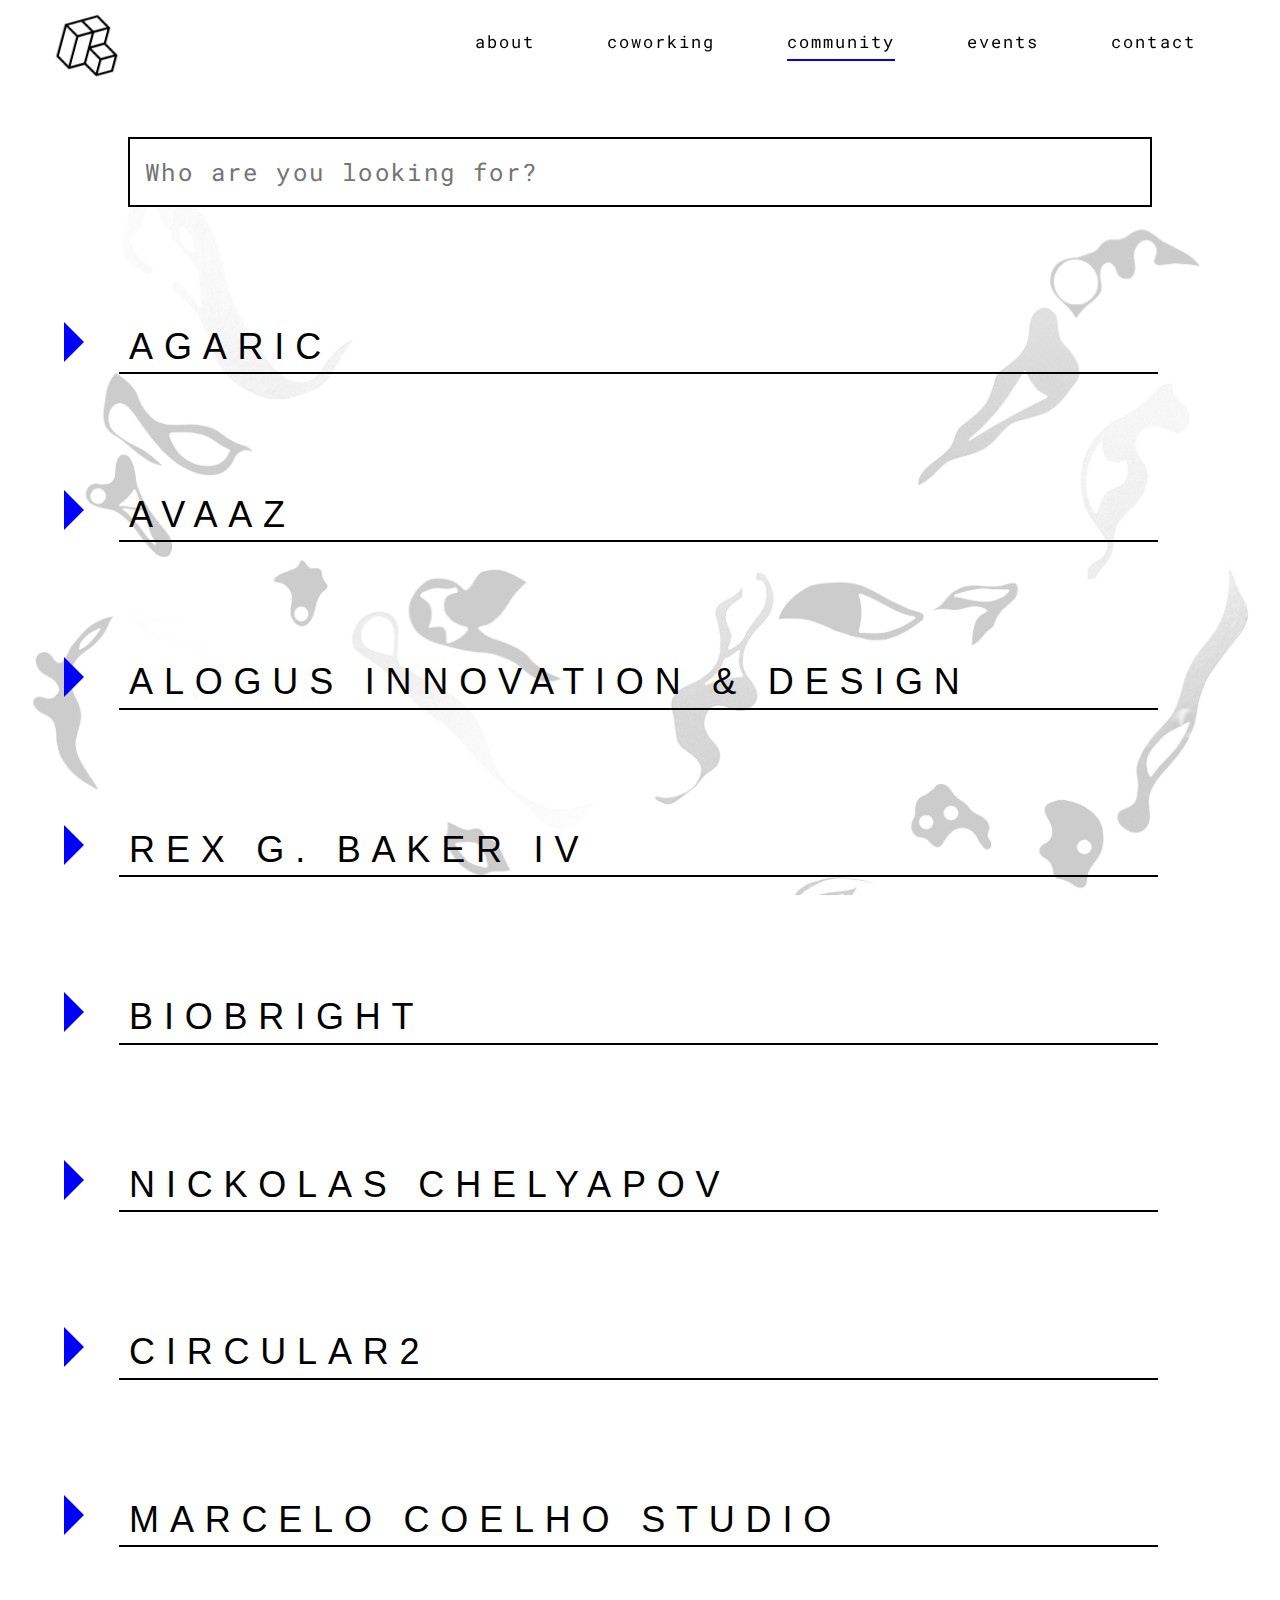
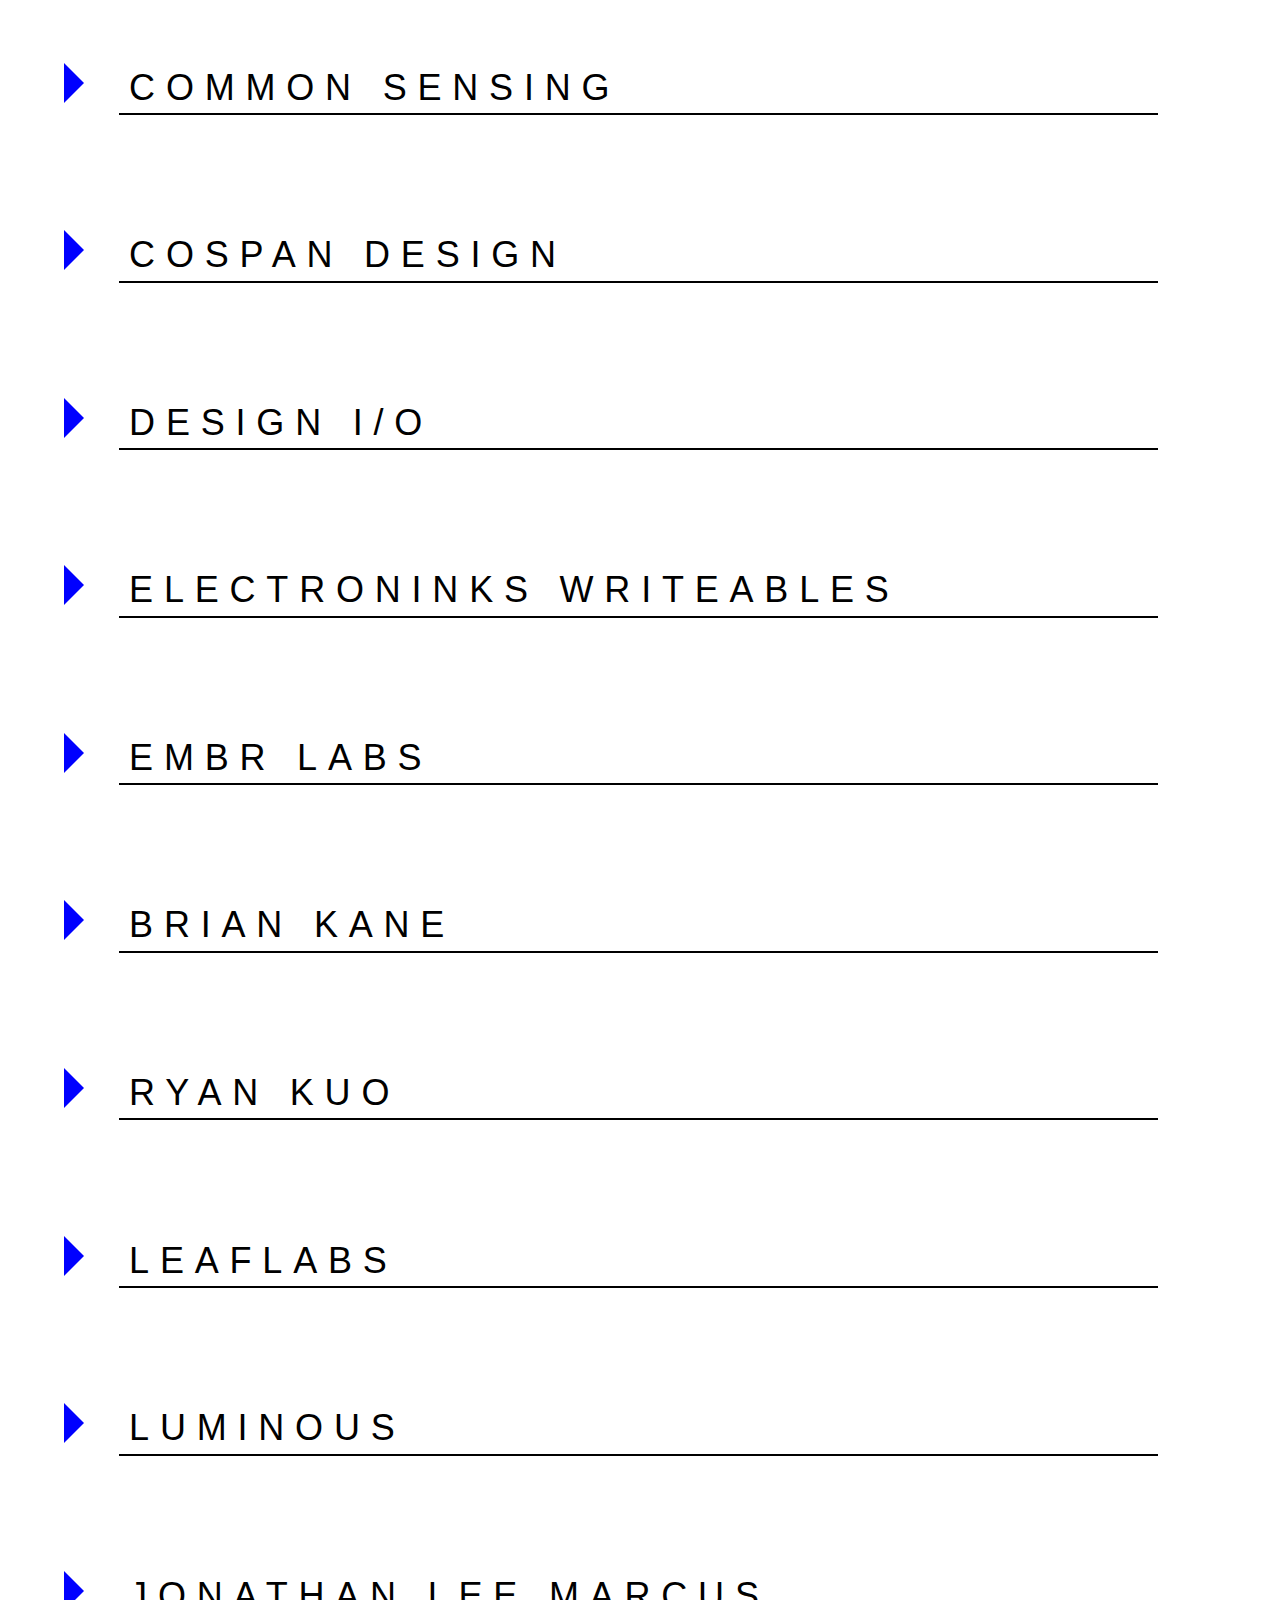
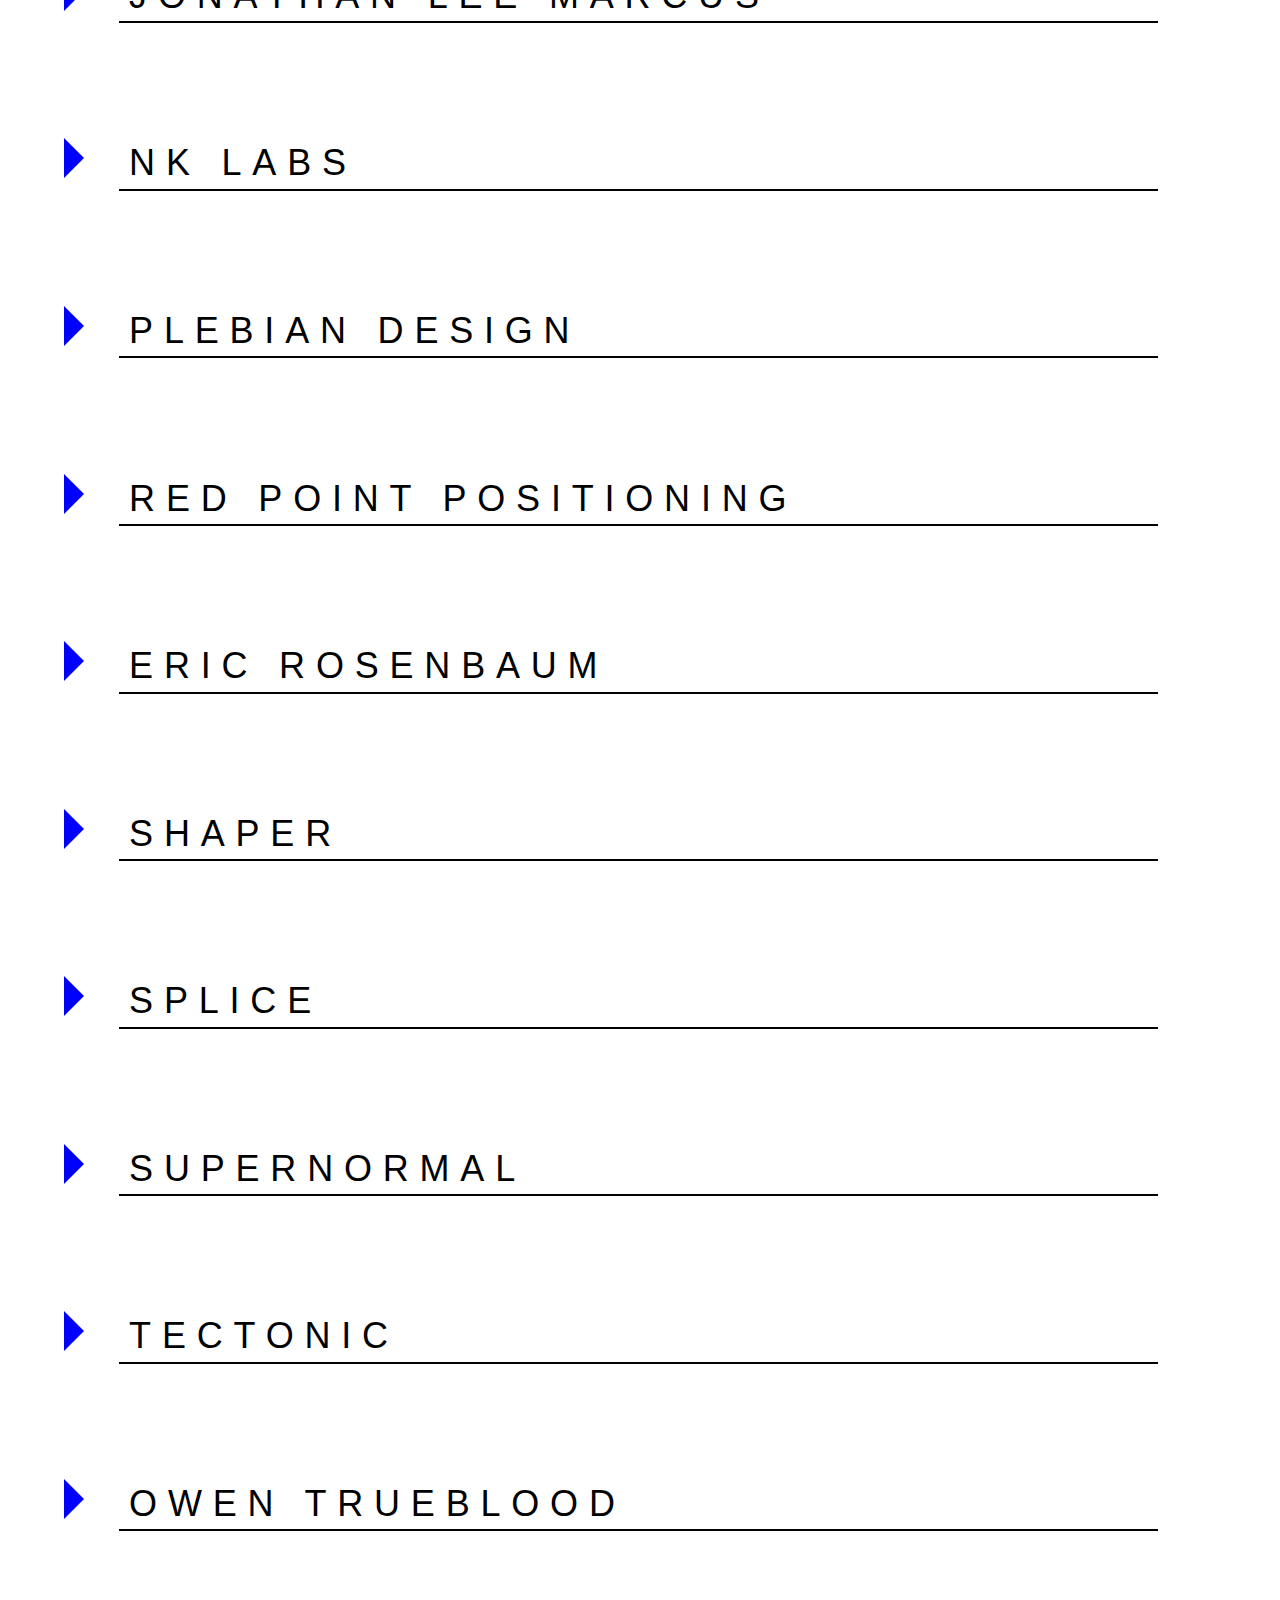
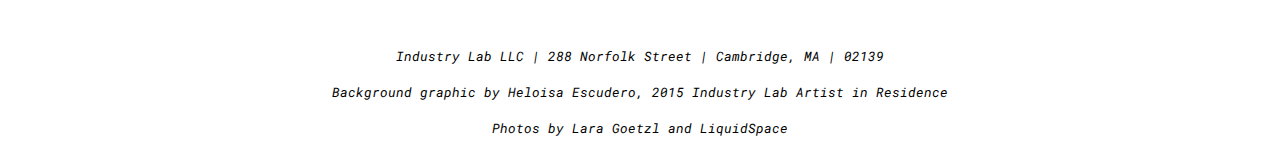
==== commit 9ab3122b: "community back to top fix" ====
--- a/community.html
+++ b/community.html
@@ -1,10 +1,10 @@
 <!DOCTYPE html>
 <html lang="en">
 <head>
-	<meta name="viewport" content="initial-scale=1">
+<!-- 	<meta name="viewport" content="initial-scale=1"> -->
 	<meta charset="utf-8">
 	<meta name="description" content="Industry Lab">
-	<meta name="keywords" content="coworking, events, art">
+	<meta name="keywords" content="coworking, events, community">
 	
 	<title>Industry Lab</title>
 
@@ -45,7 +45,7 @@
 						<li><a id="navCommunity" class="activeNav">COMMUNITY</a></li>
 						<li><a id="navCoworking" href="index.html#coworkingLogo">COWORKING</a></li>
 						<li><a id="navAbout" href="index.html">ABOUT</a></li>
-						<a href="index.html"><img class="logoHome" id="aboutLogo" src="images/IL.svg" alt="Industry Lab Logo"></a>
+						<a href="index.html"><img class="logoHome" src="images/IL.svg" alt="Industry Lab Logo"></a>
 
 				</ul>
 			</nav>
@@ -53,7 +53,7 @@
 			
 		</div> 	
 	</section> 
-
+	<span id="backToTop"></span>
 
 		<section id="alphaDirectory" class="clearfix">
 			<div class="letters" id="a">A
@@ -170,91 +170,91 @@
 				<span class="arrow-right"></span>
 				<h2><a href="http://agaric.com/" target="_blank">AGARIC</a></h2>
 				<p>Agaric is a web development collective eager to understand where you want to go with your web presence and to apply our knowledge and skills to get you there. Our goal is to give you power over your web sites and online technology. Because we are a worker cooperative, every person you interact with at Agaric is an owner of the company. We host events at Industry Lab to encourage the formation of worker-owned businesses.</p>
-				<p><a href="#alphaDirectory">back to top</a></p>
+				<p><a href="#backToTop">back to top</a></p>
 			</div>
 
 			<div id="avaaz" class="nameColumn">
 				<span class="arrow-right"></span>
 				<h2><a href="https://secure.avaaz.org/en/" target="_blank">AVAAZ</a></h2>
 				<p>Rewan Al-Haddad is a campaigner at Avaaz - a global civic movement that mobilizes people to take action on issues they care about. Specifically, she oversees campaigns in the Arab world, and sometimes dabbles in online fundraising. Originally from Iraq, she moved to Cambridge for college and loved it so much, she stayed. If she's not at IL, she's either roaming around Inman Square, or in her backyard pretending to play guitar. She's active on twitter.</p>
-				<p><a href="#alphaDirectory">back to top</a></p>
+				<p><a href="#backToTop">back to top</a></p>
 			</div>
 
 			<div id="alogus" class="nameColumn">
 				<span class="arrow-right"></span>
 				<h2><a href="http://www.alogusinnovation.com/" target="_blank">ALOGUS INNOVATION &amp; DESIGN</a></h2>
 				<p>Alogus Innovation &amp; Design specializes in the physical development of ideas from early concept to final production and documentation. Through prototype and beta testing, they work closely with their clients to ensure the original goals and ideals remain central to the overall design. Alogus embraces a form of creative collaboration that incorporates aspects of individual personality, modern technology and overall consumer experience. They take pride in the partnerships that they create.</p>
-				<p><a href="#alphaDirectory">back to top</a></p>
+				<p><a href="#backToTop">back to top</a></p>
 			</div>
 
 			<div id="baker" class="nameColumn">
 				<span class="arrow-right"></span>
 				<h2><a href="http://www.rexbaker.com/" target="_blank">REX G. BAKER IV</a></h2>
 				<p>Rex G. Baker IV is an attorney serving creative entrepreneurs and small businesses. Prior to moving to Massachusetts, he worked for several years at a large Houston firm, focusing on mergers and acquisitions in the energy industry. Rex's practice areas include commercial contract drafting and negotiation, commercial finance, purchases and sales of existing businesses, entity formation and governance, and many other issues affecting small businesses.</p>
-				<p><a href="#alphaDirectory">back to top</a></p>
+				<p><a href="#backToTop">back to top</a></p>
 			</div>
 
 			<div id="biobright" class="nameColumn">
 				<span class="arrow-right"></span>
 				<h2><a href="https://biobright.org/" target="_blank">BIOBRIGHT</a></h2>
 				<p>BioBright is bringing the biology lab into the digital age They are developing a smart lab that enhances the scientific workflow and enables researchers to compare what should have happened with what actually happened in an experiment.</p>
-				<p><a href="#alphaDirectory">back to top</a></p>
+				<p><a href="#backToTop">back to top</a></p>
 			</div>
 
 			<div id="chelyapov" class="nameColumn">
 				<span class="arrow-right"></span>
 				<h2><a href="http://www.curioussoundobjects.com/" target="_blank">NICKOLAS CHELYAPOV</a></h2>
 				<p>Nickolas Chelyapov is a freelance Interactive Art Director and Graphic Designer.</p>
-				<p><a href="#alphaDirectory">back to top</a></p>
+				<p><a href="#backToTop">back to top</a></p>
 			</div>
 
 			<div id="circular2" class="nameColumn">
 				<span class="arrow-right"></span>
 				<h2><a href="http://www.circular2.com/" target="_blank">CIRCULAR2</a></h2>
 				<p>Circular2 is working on low-cost surface sensing technology that enables novel gestural interfaces on everyday devices.</p>
-				<p><a href="#alphaDirectory">back to top</a></p>
+				<p><a href="#backToTop">back to top</a></p>
 			</div>
 
 			<div id="marcelo" class="nameColumn">
 				<span class="arrow-right"></span>
 				<h2><a href="http://www.cmarcelo.com/" target="_blank">MARCELO COELHO STUDIO</a></h2>
 				<p>Marcelo Coelho's work explores how physical and computational materials can be used to create new human experiences. Originally from Sao Paulo, Brazil, Marcelo holds a BFA in Computation Arts, with highest honors, from Concordia University in Montreal, and a PhD from the Fluid Interfaces Group at the MIT Media Lab.</p>
-				<p><a href="#alphaDirectory">back to top</a></p>
+				<p><a href="#backToTop">back to top</a></p>
 			</div>
 
 			<div id="commonSensing" class="nameColumn">
 				<span class="arrow-right"></span>
 				<h2><a href="http://common-sensing.com/" target="_blank">COMMON SENSING</a></h2>
 				<p>Common Sensing is making medical devices that empower patients with smart data to promote self-awareness, education, and social engagement. The first product in development provides a breakthrough solution for diabetes self-management that allows patients to better control use of injectable medicine. Common Sensing was founded in 2012 by MIT graduates Richard Whalley &amp; James White. For inquiries, contact team@common-sensing.com.</p>
-				<p><a href="#alphaDirectory">back to top</a></p>
+				<p><a href="#backToTop">back to top</a></p>
 			</div>
 
 			<div id="cospan" class="nameColumn">
 				<span class="arrow-right"></span>
 				<h2><a href="http://www.cospandesign.com/" target="_blank">COSPAN DESIGN</a></h2>
 				<p>Cospan Design develops hardware and software for hobbyists, engineers and researchers. Our primary focus is on FPGA based development platforms for various design goals including: high speed data acquisition, data processing and general hardware prototyping.</p>
-				<p><a href="#alphaDirectory">back to top</a></p>
+				<p><a href="#backToTop">back to top</a></p>
 			</div>
 
 			<div id="designIo" class="nameColumn">
 				<span class="arrow-right"></span>
 				<h2><a href="http://design-io.com/" target="_blank">DESIGN I/O</a></h2>
 				<p>Design I/O is a creative studio specializing in the design and development of cutting edge, immersive, interactive installations. Design I/O develops installations for events, galleries, museums, exhibitions and public space and specializes in creating engaging, meaningful interaction with the public.</p>
-				<p><a href="#alphaDirectory">back to top</a></p>
+				<p><a href="#backToTop">back to top</a></p>
 			</div>
 
 			<div id="electroninks" class="nameColumn">
 				<span class="arrow-right"></span>
 				<h2><a href="http://www.electroninks.com/" target="_blank">ELECTRONINKS WRITEABLES</a></h2>
 				<p>Electroninks Writeables is a small electronics and materials company that got its start in Urbana, IL. Our cornerstone product, Circuit Scribe, is a silver conductive ink pen that is used for drawing circuits on paper. A library of magnetic circuit modules including LEDs, motors, switches, and sensors bring circuit projects to life. Circuit Scribe’s main applications are in circuit prototyping, education, and electronic art. Our goal is to develop tools that make circuit creation intuitive, accessible, and fun for all ages.</p>
-				<p><a href="#alphaDirectory">back to top</a></p>
+				<p><a href="#backToTop">back to top</a></p>
 			</div>
 
 			<div id="embr" class="nameColumn">
 				<span class="arrow-right"></span>
 				<h2><a href="http://www.embrlabs.com/" target="_blank">EMBR LABS</a></h2>
 				<p>At embr labs we are driven by a shared belief in the importance of connecting mind, body and environment. We believe thermal is personal, and we are on a mission to return temperature control to where it matters: the individual. Our first product, Wristify, is a personal, intelligent, heating and cooling bracelet that can cool when you’re warm, heat when you’re cool, and interface with our growing world of connected devices. Using our patent-pending technology, we're working hard to make jewelry that actually does something. In fact, we hope it will change how the world thinks about personal comfort.</p>
-				<p><a href="#alphaDirectory">back to top</a></p>
+				<p><a href="#backToTop">back to top</a></p>
 			</div>
 
 			<div id="kane" class="nameColumn">
@@ -263,98 +263,98 @@
 				<p>Brian Kane was born in Worcester, Massachusetts in 1965 and currently lives and works in Cambridge, MA. He received a BFA in Painting from RISD in 1987, where he also teaches. His sculpture, interactive, and video work has shown in many museum and gallery exhibitions, and Kane’s pioneering real time video sampling techniques was influential to a generation of media artists. He was a founding member of the video art group EBN, and a primary collaborator with RadioValve.com and Amorphic Robot Works.</p>
 
 				<p>Recent exhibitions and festivals include Nuit Blanche (Toronto), MACBA (Barcelona), HDADD+ (MFA Boston), #11.Art (Museo Nacional do Complexo Cultural da Republica, Brazil), Memery (MASS MoCA), People in Space (Shanghai World Expo), Late at Tate (Tate Britain), Big Chill (U.K.), MediaLive (Boulder MoCA), and a 2010 solo show at Murphy and Dine, New York, NY. His latest work "Healing Tool" is a disappearing billboard, and can be see here.</p>
-				<p><a href="#alphaDirectory">back to top</a></p>
+				<p><a href="#backToTop">back to top</a></p>
 			</div>
 
 			<div id="kuo" class="nameColumn">
 				<span class="arrow-right"></span>
 				<h2><a href="http://rkuo.net/" target="_blank">RYAN KUO</a></h2>
 				<p>Ryan Kuo is an artist who expends his agency on reflexive systems and acts of non-knowledge. His works range from loud things on big screens to tiny words written on little cards, but tend to utilize virtual space, digital video, and anomalous sounds. Ryan completed a thesis at MIT’s graduate program in Art, Culture and Technology in 2014. His recent interests include spirals and sequencers, both questions that lead to questions that… In another bio, Ryan is a freelance writer and editor currently building technical documentation for a corporate client.</p>
-				<p><a href="#alphaDirectory">back to top</a></p>
+				<p><a href="#backToTop">back to top</a></p>
 			</div>
 
 			<div id="leaflabs" class="nameColumn">
 				<span class="arrow-right"></span>
 				<h2><a href="http://www.leaflabs.com/" target="_blank">LEAFLABS</a></h2>
 				<p>LeafLabs designs powerful physical computing devices for control and communication among smart machines (including humans!). We work with scientists, entrepreneurs, artists, and enthusiasts to implement beautiful ideas as quickly and elegantly as possible.</p>
-				<p><a href="#alphaDirectory">back to top</a></p>
+				<p><a href="#backToTop">back to top</a></p>
 			</div>
 
 			<div id="luminous" class="nameColumn">
 				<span class="arrow-right"></span>
 				<h2><a href="http://www.luminouseffect.com/" target="_blank">LUMINOUS</a></h2>
 				<p>Luminous provides strategy consulting and facilitation to the leadership teams of corporates and non-profits all over the world. Based on the belief that people-centered organizations perform better, Luminous focuses on engaging customers and employees, bringing greater clarity and meaning to strategy, galvanizing teams and mobilizing them for action.</p>
-				<p><a href="#alphaDirectory">back to top</a></p>
+				<p><a href="#backToTop">back to top</a></p>
 			</div>
 
 			<div id="marcus" class="nameColumn">
 				<span class="arrow-right"></span>
 				<h2><a href="#" target="_blank">JONATHAN LEE MARCUS</a></h2>
 				<p>Jonathan is extremely lucky. He says yes to anything new and habitually questions everything, insatiable for insights. In between epic food comas and napping through parties, he finds himself rock climbing, making stickers, and cobbling together a mobile privacy and security startup, making the tools of privacy more accessible and ubiquitous. Jonathan has gone to med school, taught graduate time-based media arts programming courses, sold lots of fancy cheese, and worked as a sailor on a 200 year-old tall ship that fought in the war of 1812. He'd like to teach emotional literacy, caring mindfulness, and compassion to all the world's children. Last year Jonathan found out that getting struck by lightning hurts, A LOT.</p>
-				<p><a href="#alphaDirectory">back to top</a></p>
+				<p><a href="#backToTop">back to top</a></p>
 			</div>
 
 			<div id="nk" class="nameColumn">
 				<span class="arrow-right"></span>
 				<h2><a href="http://www.nklabs.com/" target="_blank">NK LABS</a></h2>
 				<p>NK Labs is an engineering company. We invent creative solutions to challenging technical problems, and develop them concept to prototype. NK Labs specializes in consumer electronics, scientific instrumentation, autonomous vehicles, and desktop fabrication.</p>
-				<p><a href="#alphaDirectory">back to top</a></p>
+				<p><a href="#backToTop">back to top</a></p>
 			</div>
 
 			<div id="plebian" class="nameColumn"> 
 				<span class="arrow-right"></span>
 				<h2><a href="http://bea.st/" target="_blank">PLEBIAN DESIGN</a></h2>
 				<p>Jeff Lieberman explores the connections between the arts, sciences, education, creativity, and consciousness. He hosted 'Time Warp' on the Discovery Channel, reminding us how little our senses detect and understand about reality. He composes music in the duo Knolls. He shows sculptures internationally, exploring our unseen interconnectedness and interdependence. Having finished four degrees at MIT (Physics, Math, Mech. Eng., Media Arts + Sciences), he is exploring how the evolution of consciousness can cease human suffering.</p>
-				<p><a href="#alphaDirectory">back to top</a></p>
+				<p><a href="#backToTop">back to top</a></p>
 			</div>
 
 			<div id="redPoint" class="nameColumn">
 				<span class="arrow-right"></span>
 				<h2><a href="redpointpositioning.com" target="_blank">RED POINT POSITIONING</a></h2>
 				<p>Red Point Positioning was conceived by a team of veterans in the wireless industry, and built by experts in ultra-wideband localization technology, RPP’s real-time location services (RTLS) platform delivers centimeter resolution positions for the things you care about. From warehouses to office parks, flexible deployment scenarios, low hardware cost, and an open API enable easy integration with your existing infrastructure. Enterprise or entrepreneur, track, navigate, and never again wonder Where.</p>
-				<p><a href="#alphaDirectory">back to top</a></p>
+				<p><a href="#backToTop">back to top</a></p>
 			</div>
 
 			<div id="rosenbaum" class="nameColumn">
 				<span class="arrow-right"></span>
 				<h2><a href="http://web.media.mit.edu/~ericr/" target="_blank">ERIC ROSENBAUM</a></h2>
 				<p>Eric Rosenbaum wants to amplify your imagination. As a freelance creative technologist, he combines his love for music, improvisation, making, and learning to invent new technologies for playful creation. He recently completed his PhD at MIT Media Lab’s Lifelong Kindergarten group, with a dissertation called “Explorations in Musical Tinkering.” His projects have included the Makey Makey invention kit (co-invented with Jay Silver), the Singing Fingers app for finger painting with sound, Glowdoodle software for painting with light, and the BeetleBlocks visual programming environment for 3D design and fabrication.</p>
-				<p><a href="#alphaDirectory">back to top</a></p>
+				<p><a href="#backToTop">back to top</a></p>
 			</div>
 
 			<div id="shaper" class="nameColumn">
 				<span class="arrow-right"></span>
 				<h2><a href="https://shapertools.com/" target="_blank">SHAPER</a></h2>
 				<p>Shaper is developing a revolutionary line of computer-augmented power tools, starting with a handheld CNC router. Our mission is to improve the way that craftspeople design, build, and connect with each other.</p>
-				<p><a href="#alphaDirectory">back to top</a></p>
+				<p><a href="#backToTop">back to top</a></p>
 			</div>
 
 			<div id="splice" class="nameColumn"> 
 				<span class="arrow-right"></span>
 				<h2><a href="splicelab.org" target="_blank">SPLICE</a></h2>
 				<p>Splice is a platform for collaboration founded by Chris Ryan and Nathan Fash. From architecture and construction to research and strategy Splice builds lean interdisciplinary teams to execute projects skillfully and efficiently with a distinct focus on progressive thinking and identifying the unique qualities in every opportunity.</p>
-				<p><a href="#alphaDirectory">back to top</a></p>
+				<p><a href="#backToTop">back to top</a></p>
 			</div>
 
 			<div id="supernormal" class="nameColumn">
 				<span class="arrow-right"></span>
 				<h2><a href="https://www.supernormal.io/" target="_blank">SUPERNORMAL</a></h2>
 				<p>Supernormal is an urban research and design group created to improve the translation of granular urban and real estate data into intelligent design, development and planning outcomes. Founders Elizabeth Christoforetti and Will Cohen work broadly across scales to create scalable design and planning prototypes for the urban environment. In addition to her work at Supernormal, Elizabeth serves as a researcher in the Social Computing Group at the MIT Media Lab, where her collaborative work on the Big Data for Small Places study recently won a Knight Foundation Prototype Grant.</p>
-				<p><a href="#alphaDirectory">back to top</a></p>
+				<p><a href="#backToTop">back to top</a></p>
 			</div>
 
 			<div id="tectonic" class="nameColumn">
 				<span class="arrow-right"></span>
 				<h2><a href="http://gotectonic.com/" target="_blank">TECTONIC</a></h2>
 				<p>Tectonic is an experience design studio based in Seattle with an office here at Industry Lab in Cambridge. Our focus is on product envisioning at the intersection of UX, visual, and motion design. We love designing for big systems, collaborating on ambitious projects, and clarifying the complex for next-gen digital experiences. Interest piqued? Get in touch with Creative Director Benjamin Shown at ben@gotectonic.com.</p>
-				<p><a href="#alphaDirectory">back to top</a></p>
+				<p><a href="#backToTop">back to top</a></p>
 			</div>
 
 			<div id="trueblood" class="nameColumn">
 				<span class="arrow-right"></span>
 				<h2><a href="http://owentrueblood.me/" target="_blank">OWEN TRUEBLOOD</a></h2>
 				<p>Owen Trueblood tries to build pretty machines which do interesting things and help speed human convergence to immortal nuclear computer-goo. And he does freelance work too.</p>
-				<p><a href="#alphaDirectory">back to top</a></p>
+				<p><a href="#backToTop">back to top</a></p>
 			</div>
 
 		</section>
--- a/css/style.css
+++ b/css/style.css
@@ -625,7 +625,7 @@
   height: 0; 
   border-top: 20px solid transparent;
   border-bottom: 20px solid transparent;
-  border-left: 20px solid red;
+  border-left: 20px solid blue;
   float: left;
   margin-right: 4%;
   transform: rotateZ(90deg);
@@ -635,13 +635,14 @@
 .arrow-right:hover {
   transform:scale(1.1) rotate(45deg);
 }
+
 
 .arrow-right {
   width: 0; 
   height: 0; 
   border-top: 20px solid transparent;
   border-bottom: 20px solid transparent;
-  border-left: 20px solid red;
+  border-left: 20px solid blue;
   float: left;
   margin-right: 4%;
   transition-duration: .3s;
@@ -724,15 +725,13 @@
   border-bottom: none;
   font-family: Helvetica;
   letter-spacing: .2em;
-  color: red;
+  color: blue;
   font-size: 1em;
 
 }
 
 #nameDirectory p a:hover {
   text-transform: uppercase;
-  background: white;
-  color:red;
 }
 
 
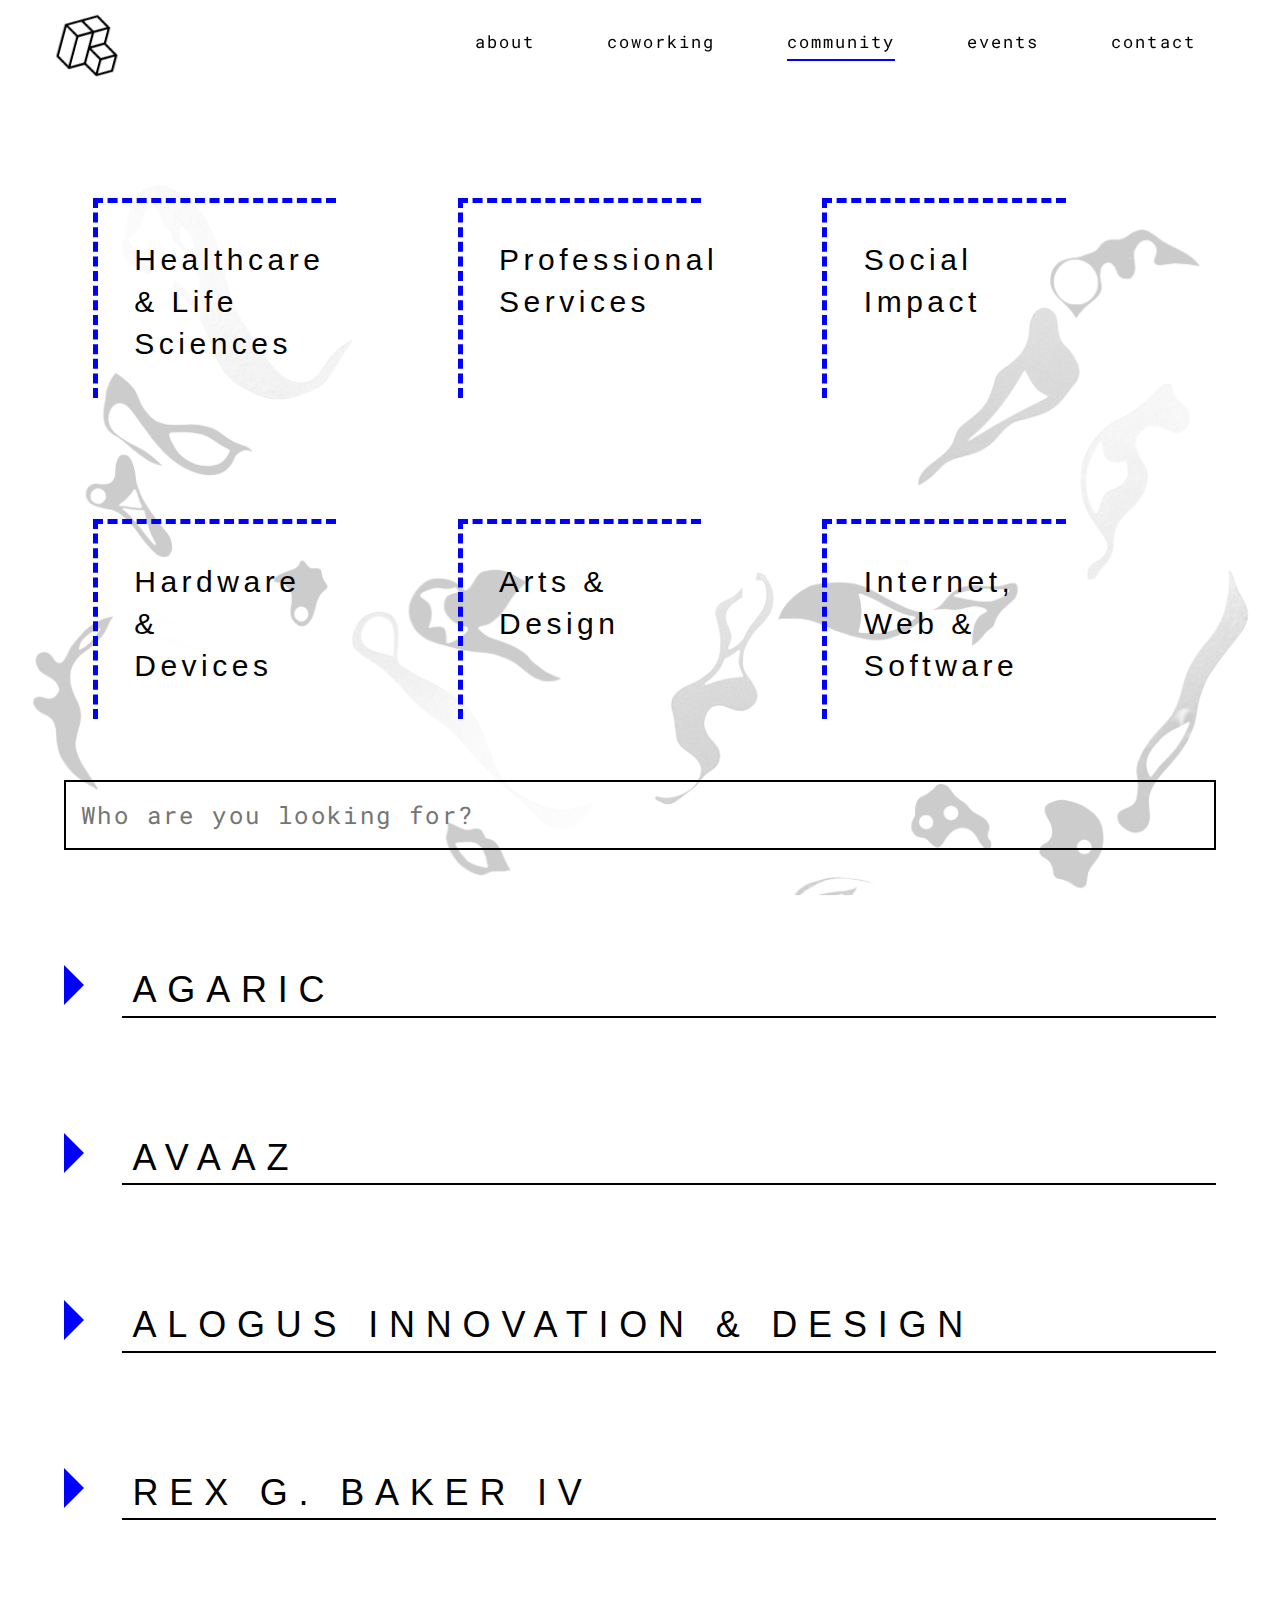
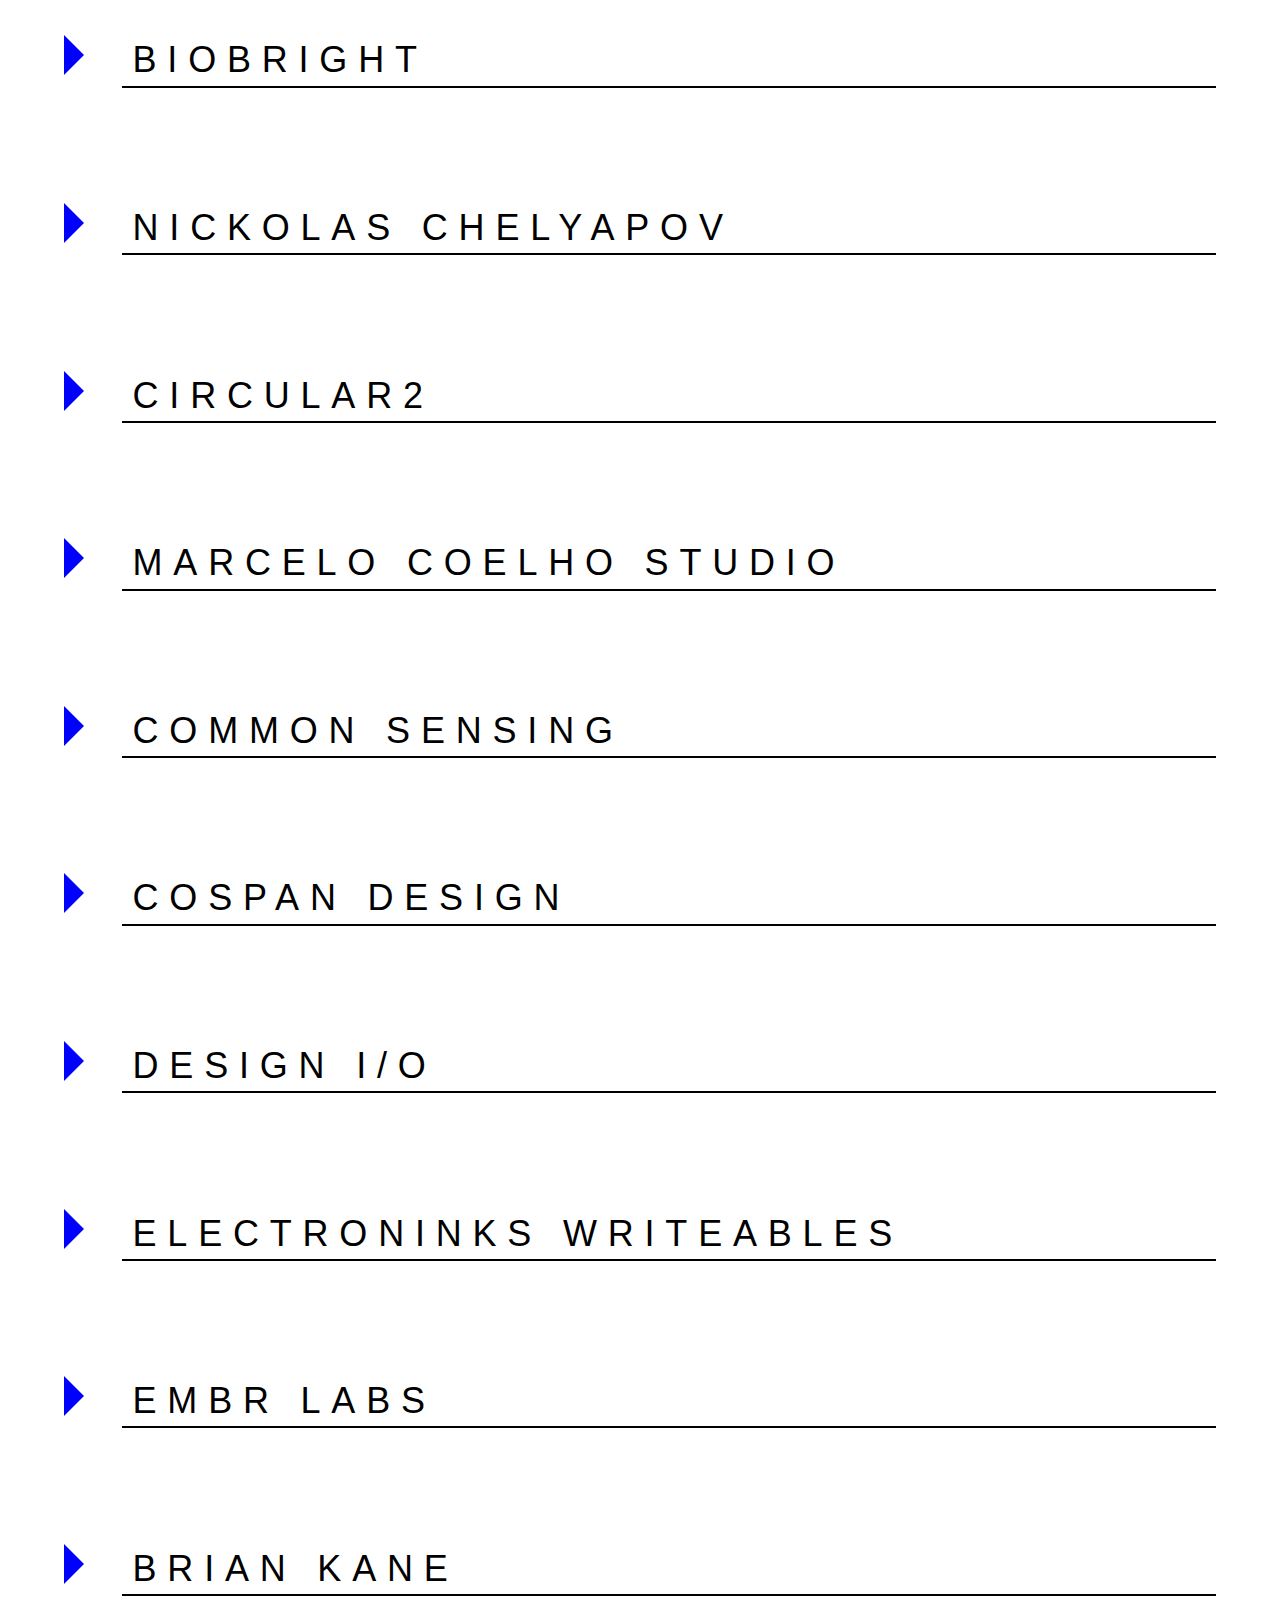
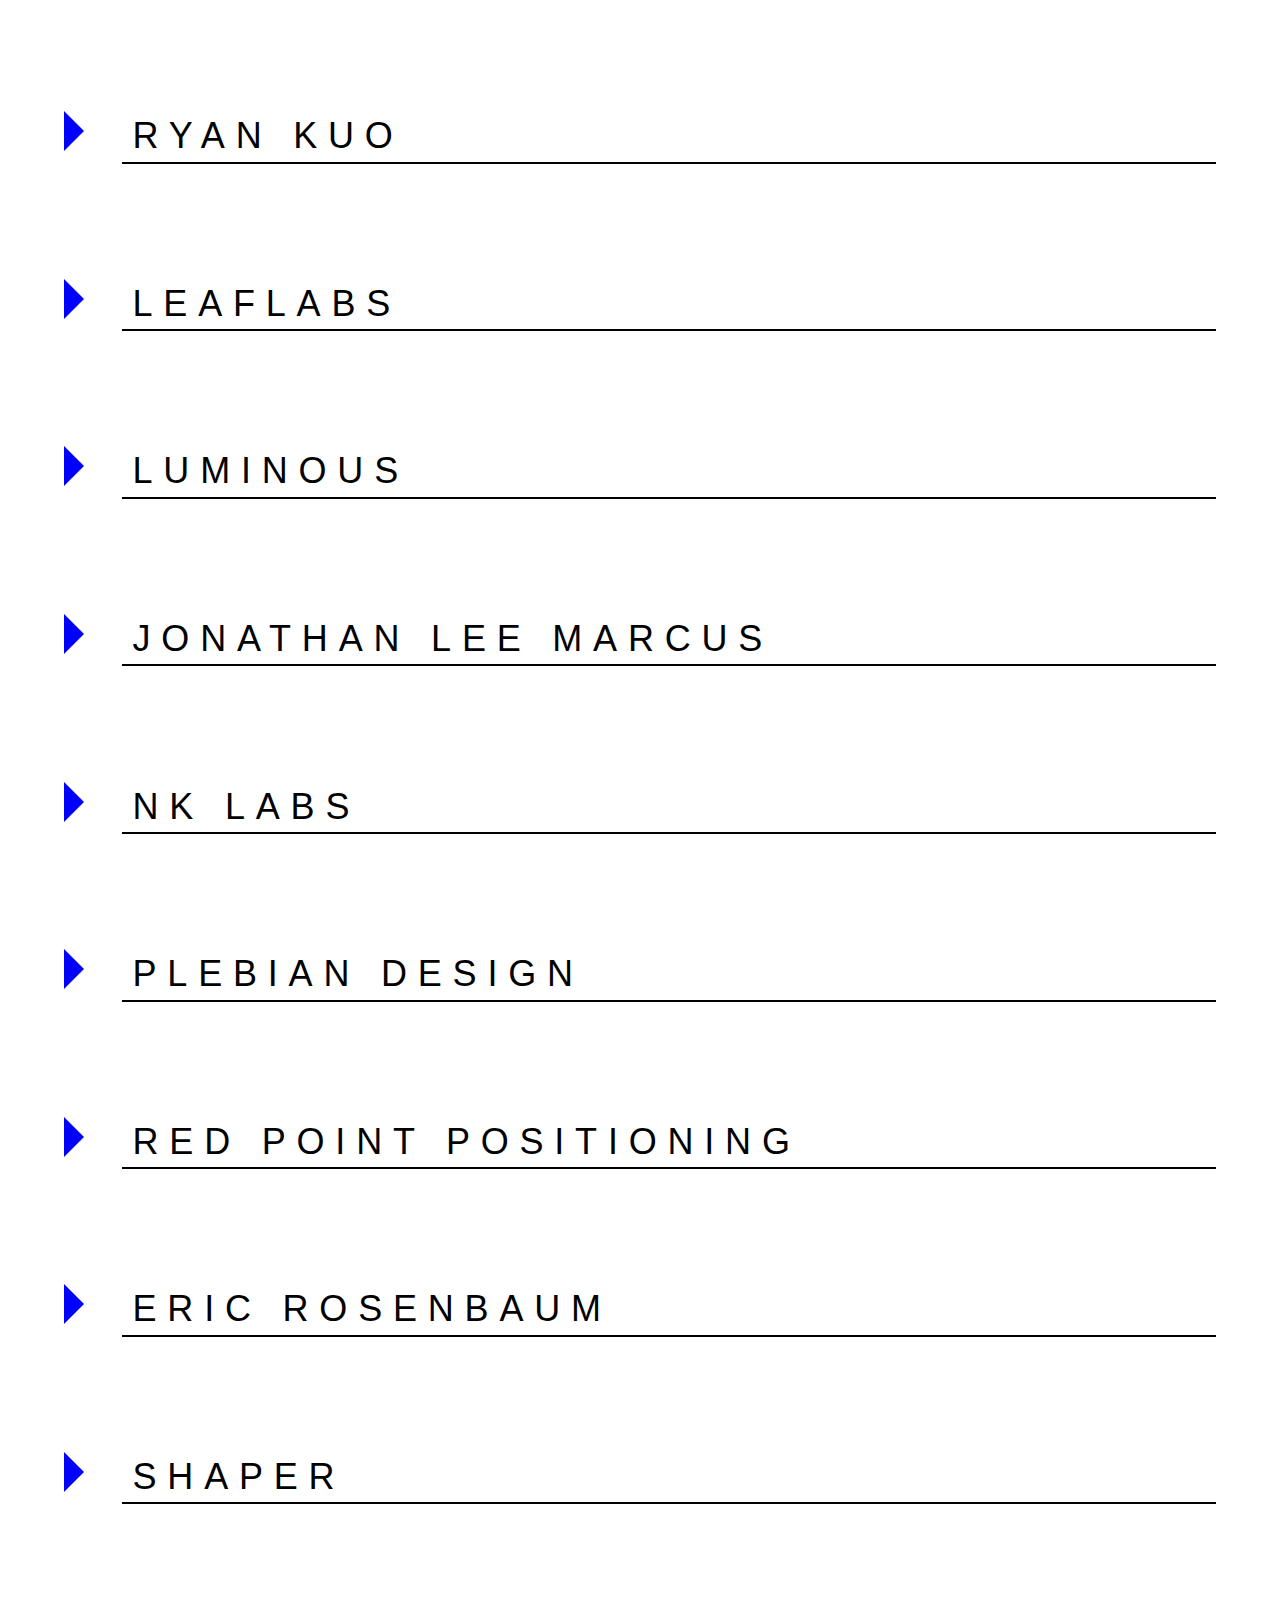
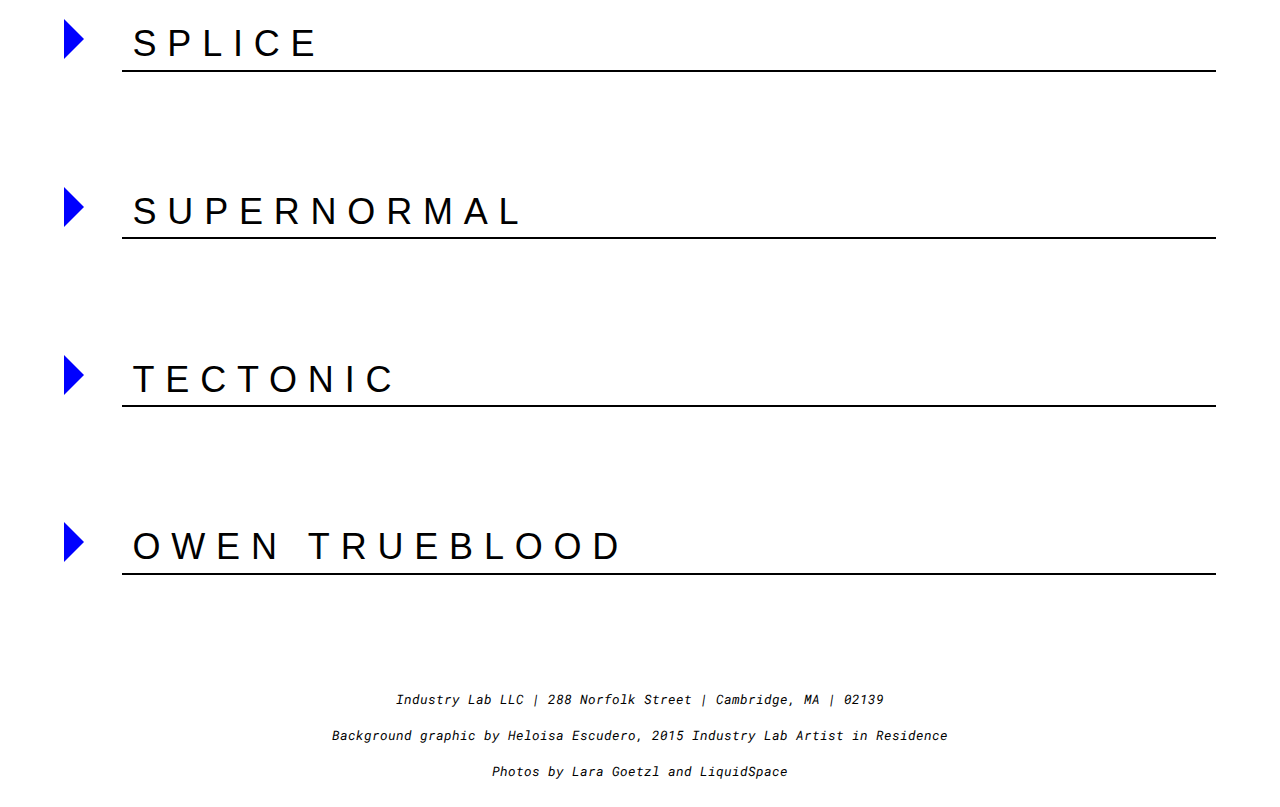
==== commit f1490bd8: "rough category boxes - js sorting and recovery behavior added for Social Justice (#justice on button" ====
--- a/community.html
+++ b/community.html
@@ -53,9 +53,19 @@
 			
 		</div> 	
 	</section> 
+		<section id="categories">
+		<div>Healthcare &amp; Life Sciences</div>
+		<div>Professional Services</div>
+		<div id="justice">Social Impact</div>
+		<div>Hardware &amp; Devices</div>
+		<div>Arts &amp; Design</div>
+		<div>Internet, Web &amp; Software</div>
+	</section>
 	<span id="backToTop"></span>
 
-		<section id="alphaDirectory" class="clearfix">
+
+
+<!-- 		<section id="alphaDirectory" class="clearfix">
 			<div class="letters" id="a">A
 				<a href="#agaric"><div class="directoryBox"></div></a>
 				<a href="#alogus"><div class="directoryBox"></div></a>
@@ -162,22 +172,22 @@
 			<div class="letters hiddenLetters" id="z">Z
 				<div class="directoryBox hiddenBox"></div>
 			</div>
-		</section>
+		</section> -->
 
 		<section id="nameDirectory" class="sieve">
 
-			<div id="agaric" class="nameColumn">
+			<div id="agaric" class="nameColumn justice">
 				<span class="arrow-right"></span>
 				<h2><a href="http://agaric.com/" target="_blank">AGARIC</a></h2>
 				<p>Agaric is a web development collective eager to understand where you want to go with your web presence and to apply our knowledge and skills to get you there. Our goal is to give you power over your web sites and online technology. Because we are a worker cooperative, every person you interact with at Agaric is an owner of the company. We host events at Industry Lab to encourage the formation of worker-owned businesses.</p>
-				<p><a href="#backToTop">back to top</a></p>
-			</div>
-
-			<div id="avaaz" class="nameColumn">
+				<p><a class="top" href="#backToTop">back to top</a></p>
+			</div>
+
+			<div id="avaaz" class="nameColumn justice">
 				<span class="arrow-right"></span>
 				<h2><a href="https://secure.avaaz.org/en/" target="_blank">AVAAZ</a></h2>
 				<p>Rewan Al-Haddad is a campaigner at Avaaz - a global civic movement that mobilizes people to take action on issues they care about. Specifically, she oversees campaigns in the Arab world, and sometimes dabbles in online fundraising. Originally from Iraq, she moved to Cambridge for college and loved it so much, she stayed. If she's not at IL, she's either roaming around Inman Square, or in her backyard pretending to play guitar. She's active on twitter.</p>
-				<p><a href="#backToTop">back to top</a></p>
+				<p><a class="top" href="#backToTop">back to top</a></p>
 			</div>
 
 			<div id="alogus" class="nameColumn">
@@ -287,11 +297,11 @@
 				<p><a href="#backToTop">back to top</a></p>
 			</div>
 
-			<div id="marcus" class="nameColumn">
+			<div id="marcus" class="nameColumn justice">
 				<span class="arrow-right"></span>
 				<h2><a href="#" target="_blank">JONATHAN LEE MARCUS</a></h2>
 				<p>Jonathan is extremely lucky. He says yes to anything new and habitually questions everything, insatiable for insights. In between epic food comas and napping through parties, he finds himself rock climbing, making stickers, and cobbling together a mobile privacy and security startup, making the tools of privacy more accessible and ubiquitous. Jonathan has gone to med school, taught graduate time-based media arts programming courses, sold lots of fancy cheese, and worked as a sailor on a 200 year-old tall ship that fought in the war of 1812. He'd like to teach emotional literacy, caring mindfulness, and compassion to all the world's children. Last year Jonathan found out that getting struck by lightning hurts, A LOT.</p>
-				<p><a href="#backToTop">back to top</a></p>
+				<p><a class="top" href="#backToTop">back to top</a></p>
 			</div>
 
 			<div id="nk" class="nameColumn">
@@ -372,6 +382,7 @@
 	</div><!-- #container --> 
 		
 	<script src="js/jquery.sieve.min.js"></script>
+		<script src="js/jquery.scrollTo.min.js"></script>
 				
 </body>
 </html>--- a/css/style.css
+++ b/css/style.css
@@ -616,10 +616,44 @@
   font-size: 2em;
   font-family: "Roboto Mono";
   border: 2px solid black;
-  width:80%;
+  width:90%;
   display:block;
   margin: 0 auto;
-}
+    transition: all .2s ease;
+    background-color:rgba(255,255,255,0);
+
+}
+
+label input:hover {
+     box-shadow: 15px 14px 0 0 rgba(0,0,255,.6);
+     background-color:white;
+}
+
+#categories {
+  width: 95%;
+  margin: 0 auto;
+
+}
+
+#categories div {
+  width: 20%;
+  height: 200px;
+  margin: 5%;
+  border-top: 5px dashed blue;
+  border-left: 5px dashed blue;
+  transition: all .2s ease;
+  display:inline-block;
+  float:left;
+  font-size:2.5em;
+  padding:3%;
+  font-family:"helvetica";
+  letter-spacing: .15em;
+}
+
+#categories div:hover {
+     box-shadow: 15px 14px 0 0 rgba(0,0,255,.6);
+}
+
 .arrow-down {
     width: 0; 
   height: 0; 
@@ -690,7 +724,7 @@
 
 .nameColumn {
 
-  margin: 10% 5% 10% 0%;
+  margin: 10% 0% 10% 0%;
 }
 
 #nameDirectory h2 {
